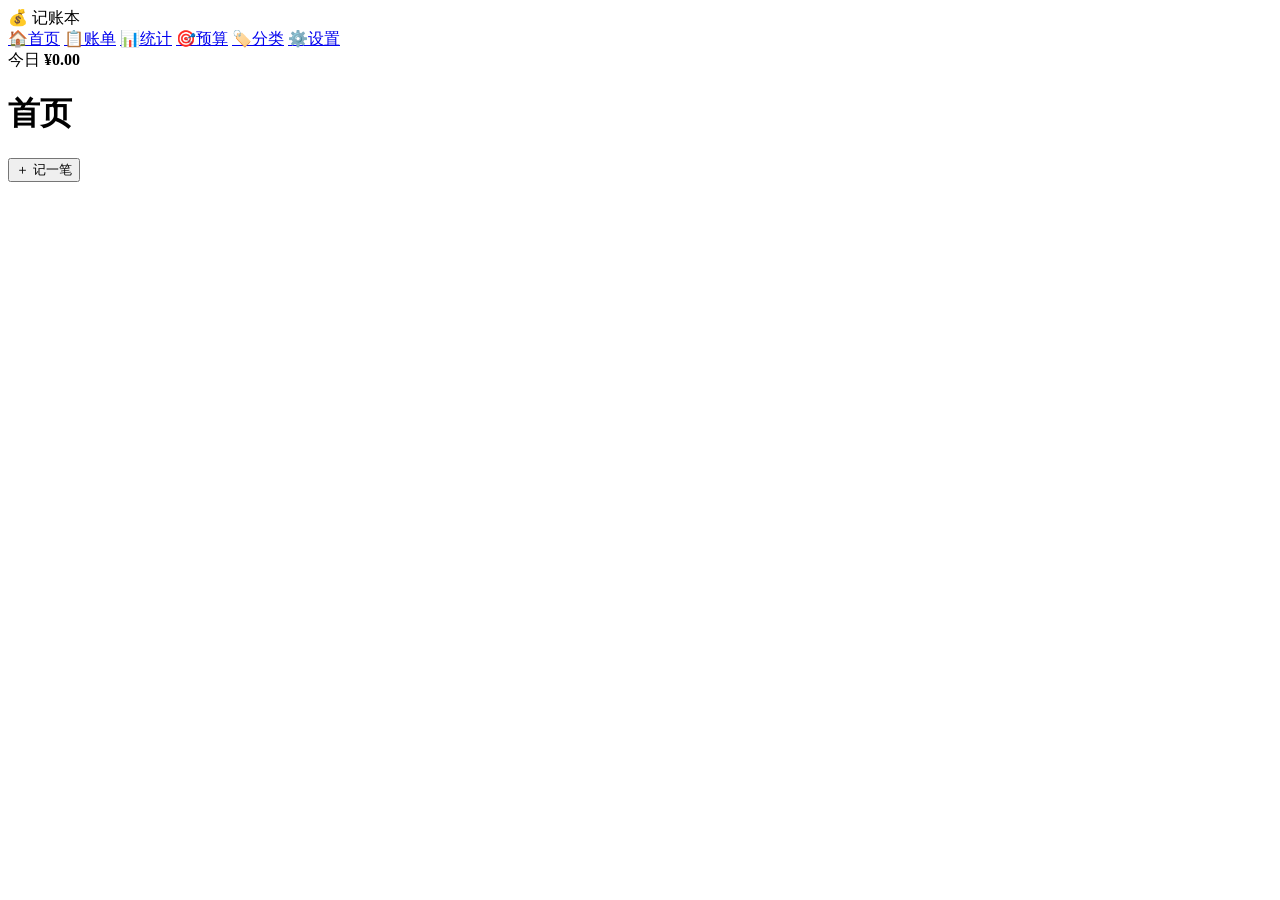
==== app/index.html @ 6ce52be8 "初始化项目：个人记账本 v1 - 前端：首页快速记账、账单筛选、分类/账户/标签管理、月度统计、预算、设置备份 - 服务：PowerShell 本地 HTTP 服务（零依赖，数据落盘 + 原子写入 +" ====
<!DOCTYPE html>
<html lang="zh-CN">
<head>
  <meta charset="utf-8">
  <meta name="viewport" content="width=device-width, initial-scale=1">
  <title>记账本</title>
  <link rel="stylesheet" href="/css/base.css">
  <link rel="stylesheet" href="/css/layout.css">
  <link rel="stylesheet" href="/css/components.css">
</head>
<body>
  <div class="app" id="app">
    <aside class="sidebar">
      <div class="brand">
        <span class="brand-icon" aria-hidden="true">💰</span>
        <span class="brand-text">记账本</span>
      </div>
      <nav class="nav" id="nav">
        <a class="nav-item" href="#/home" data-route="home"><span class="nav-ico">🏠</span>首页</a>
        <a class="nav-item" href="#/bills" data-route="bills"><span class="nav-ico">📋</span>账单</a>
        <a class="nav-item" href="#/stats" data-route="stats"><span class="nav-ico">📊</span>统计</a>
        <a class="nav-item" href="#/budget" data-route="budget"><span class="nav-ico">🎯</span>预算<span class="nav-badge" id="budgetBadge" hidden></span></a>
        <a class="nav-item" href="#/categories" data-route="categories"><span class="nav-ico">🏷️</span>分类</a>
        <a class="nav-item" href="#/settings" data-route="settings"><span class="nav-ico">⚙️</span>设置</a>
      </nav>
      <div class="sidebar-foot">
        <span class="muted">今日</span>
        <strong id="todayBrief">¥0.00</strong>
      </div>
    </aside>

    <main class="main">
      <header class="topbar">
        <h1 class="page-title" id="pageTitle">首页</h1>
        <div class="topbar-right">
          <div class="month-switch" id="monthSwitch" hidden>
            <button class="icon-btn" id="monthPrev" title="上个月" aria-label="上个月">‹</button>
            <button class="month-label" id="monthLabel" title="回到本月"></button>
            <button class="icon-btn" id="monthNext" title="下个月" aria-label="下个月">›</button>
          </div>
          <button class="btn btn-primary" id="quickAdd">＋ 记一笔</button>
        </div>
      </header>
      <section class="content" id="view" aria-live="polite"></section>
    </main>
  </div>

  <div id="modalRoot"></div>
  <div id="toastRoot" class="toast-root" aria-live="polite"></div>

  <div id="offline" class="offline" hidden>
    <div class="offline-card">
      <h2>本地服务未连接</h2>
      <p>请双击项目文件夹里的 <code>启动记账.bat</code>，再点下面的重试。</p>
      <button class="btn btn-primary" id="retryBtn">重试</button>
    </div>
  </div>

  <script type="module" src="/js/main.js"></script>
</body>
</html>
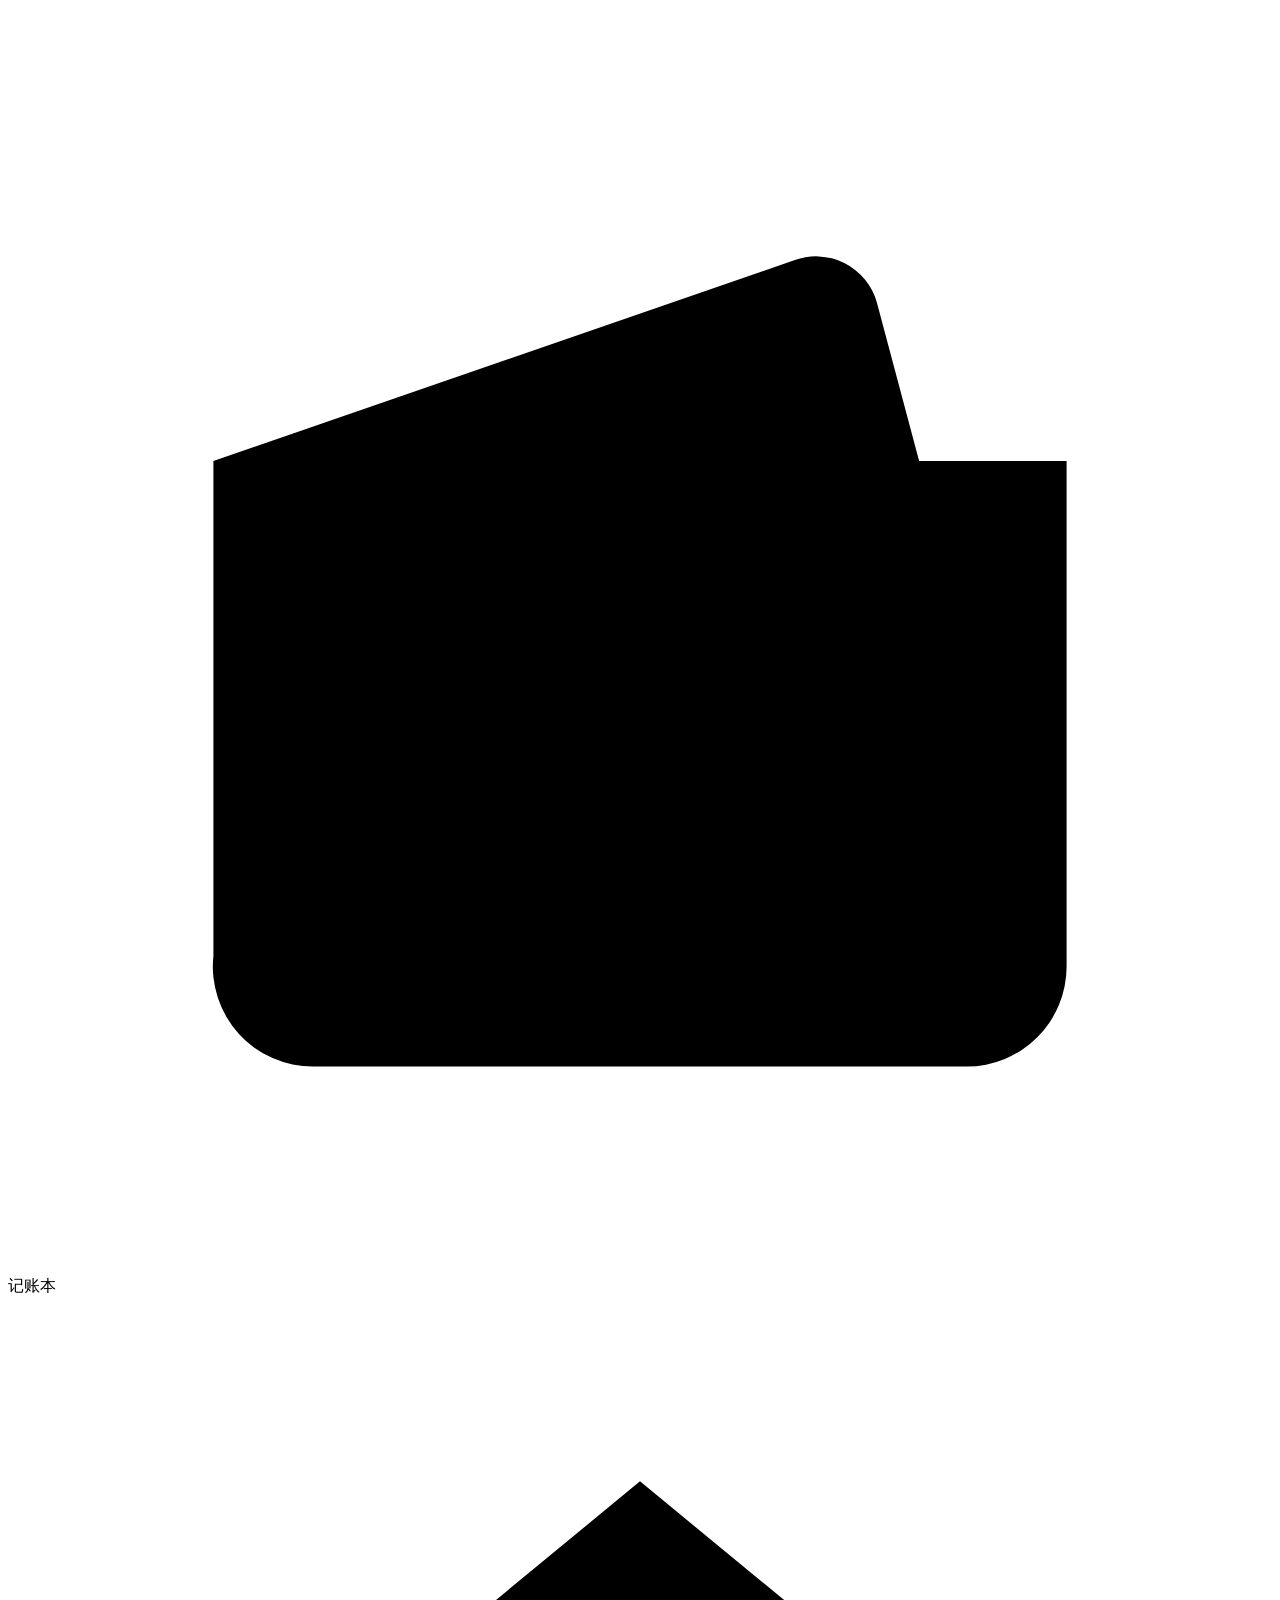
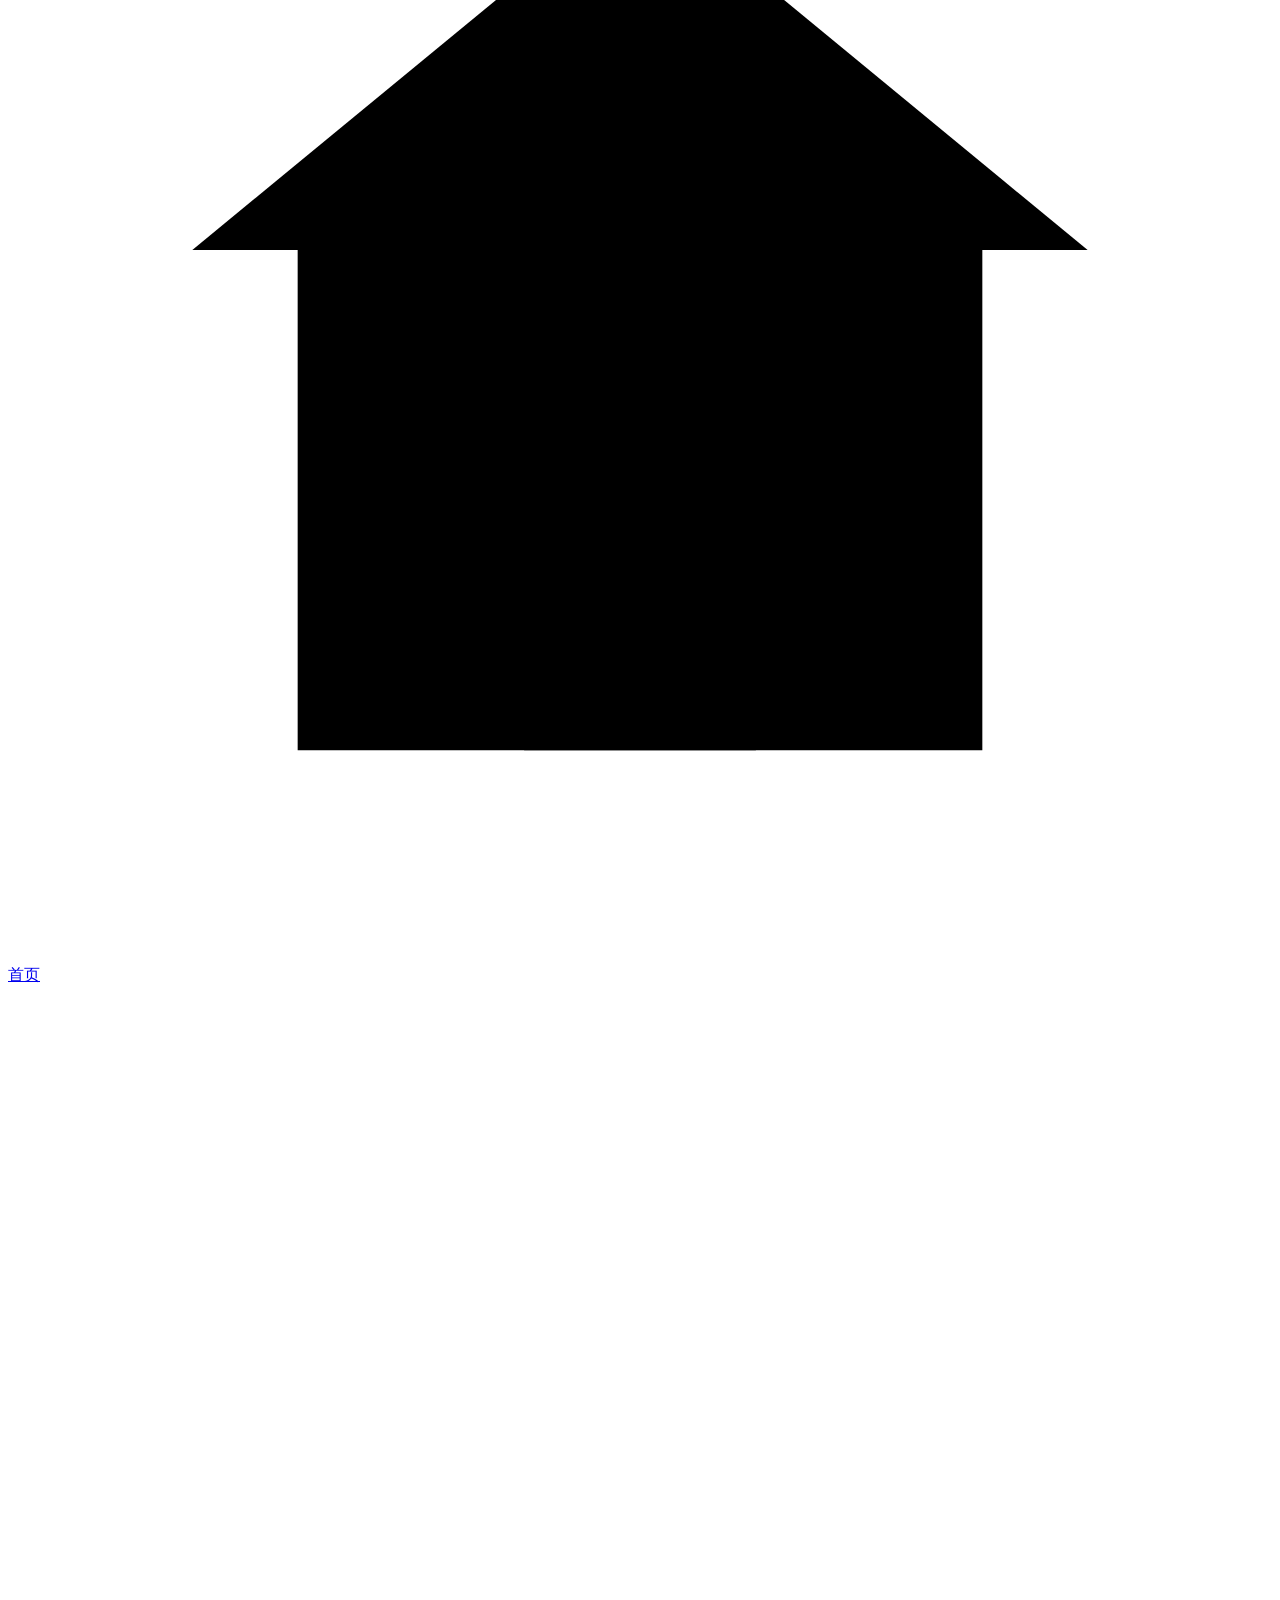
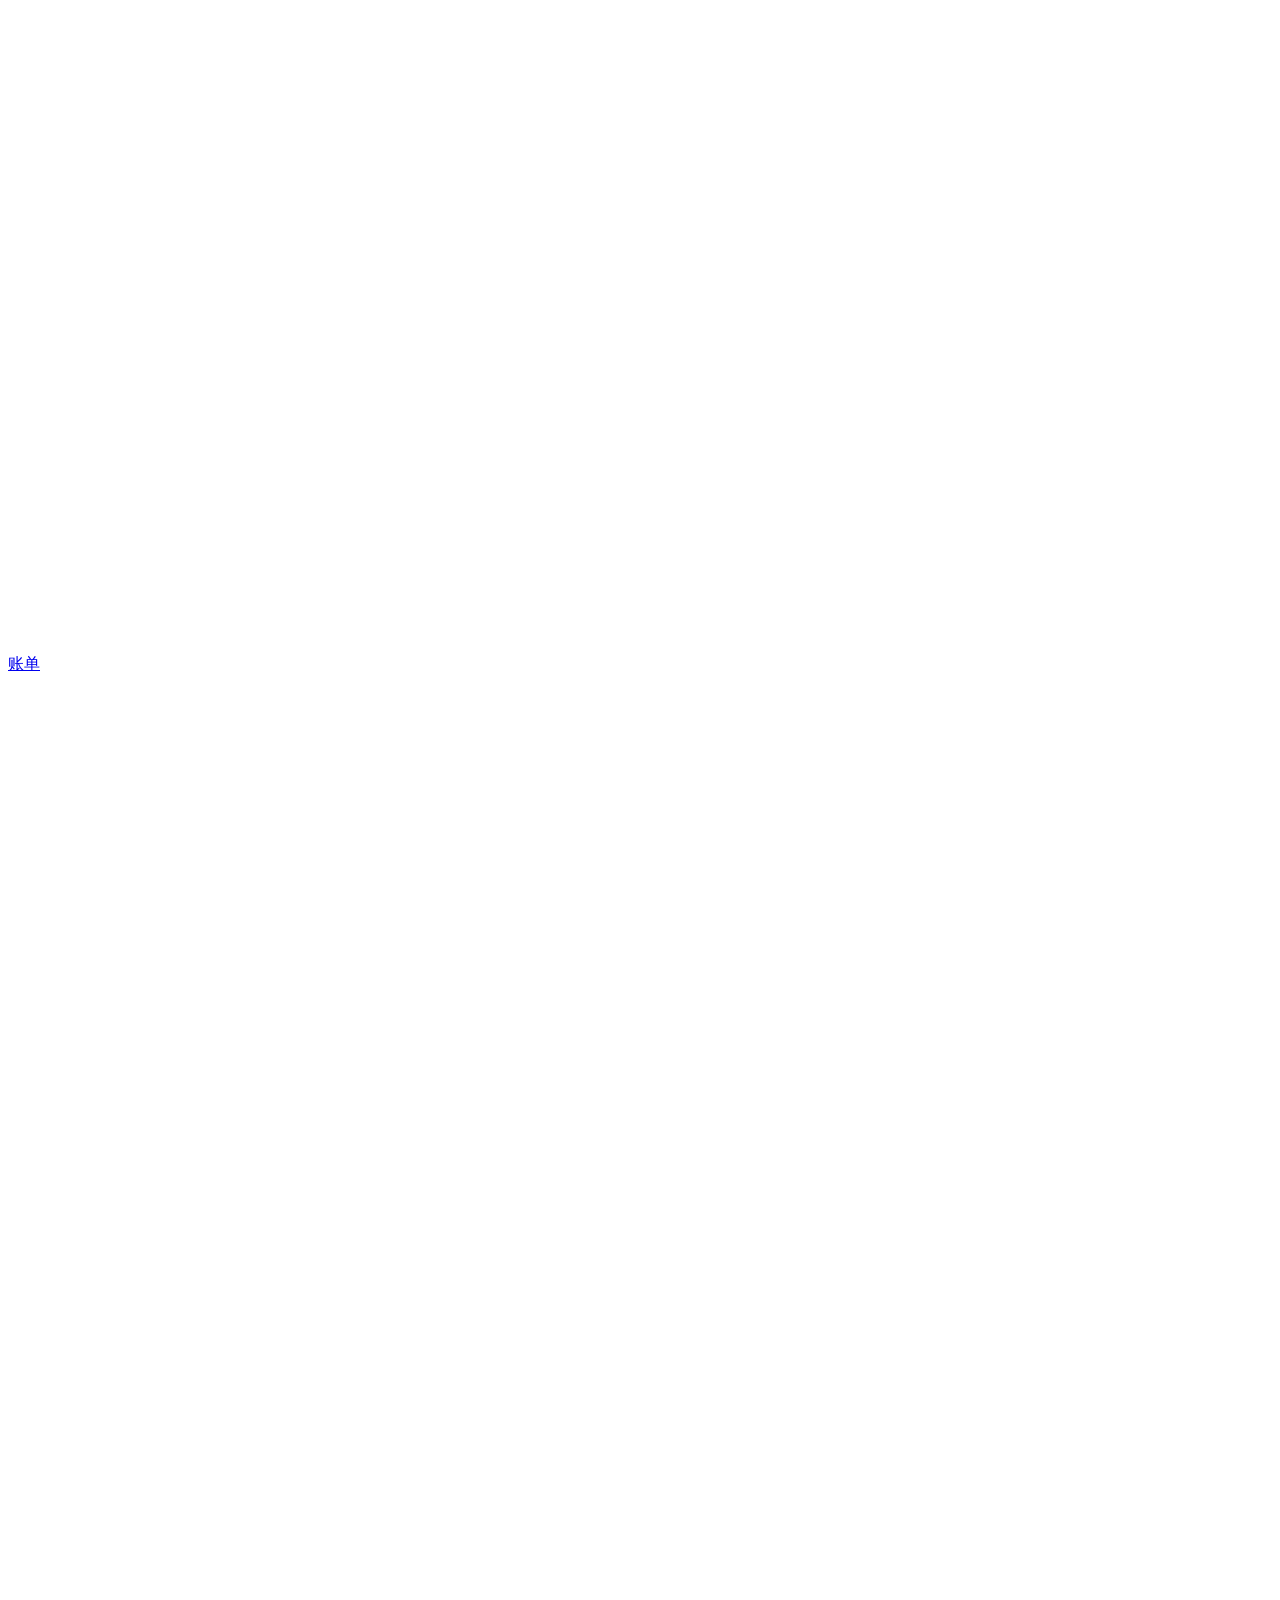
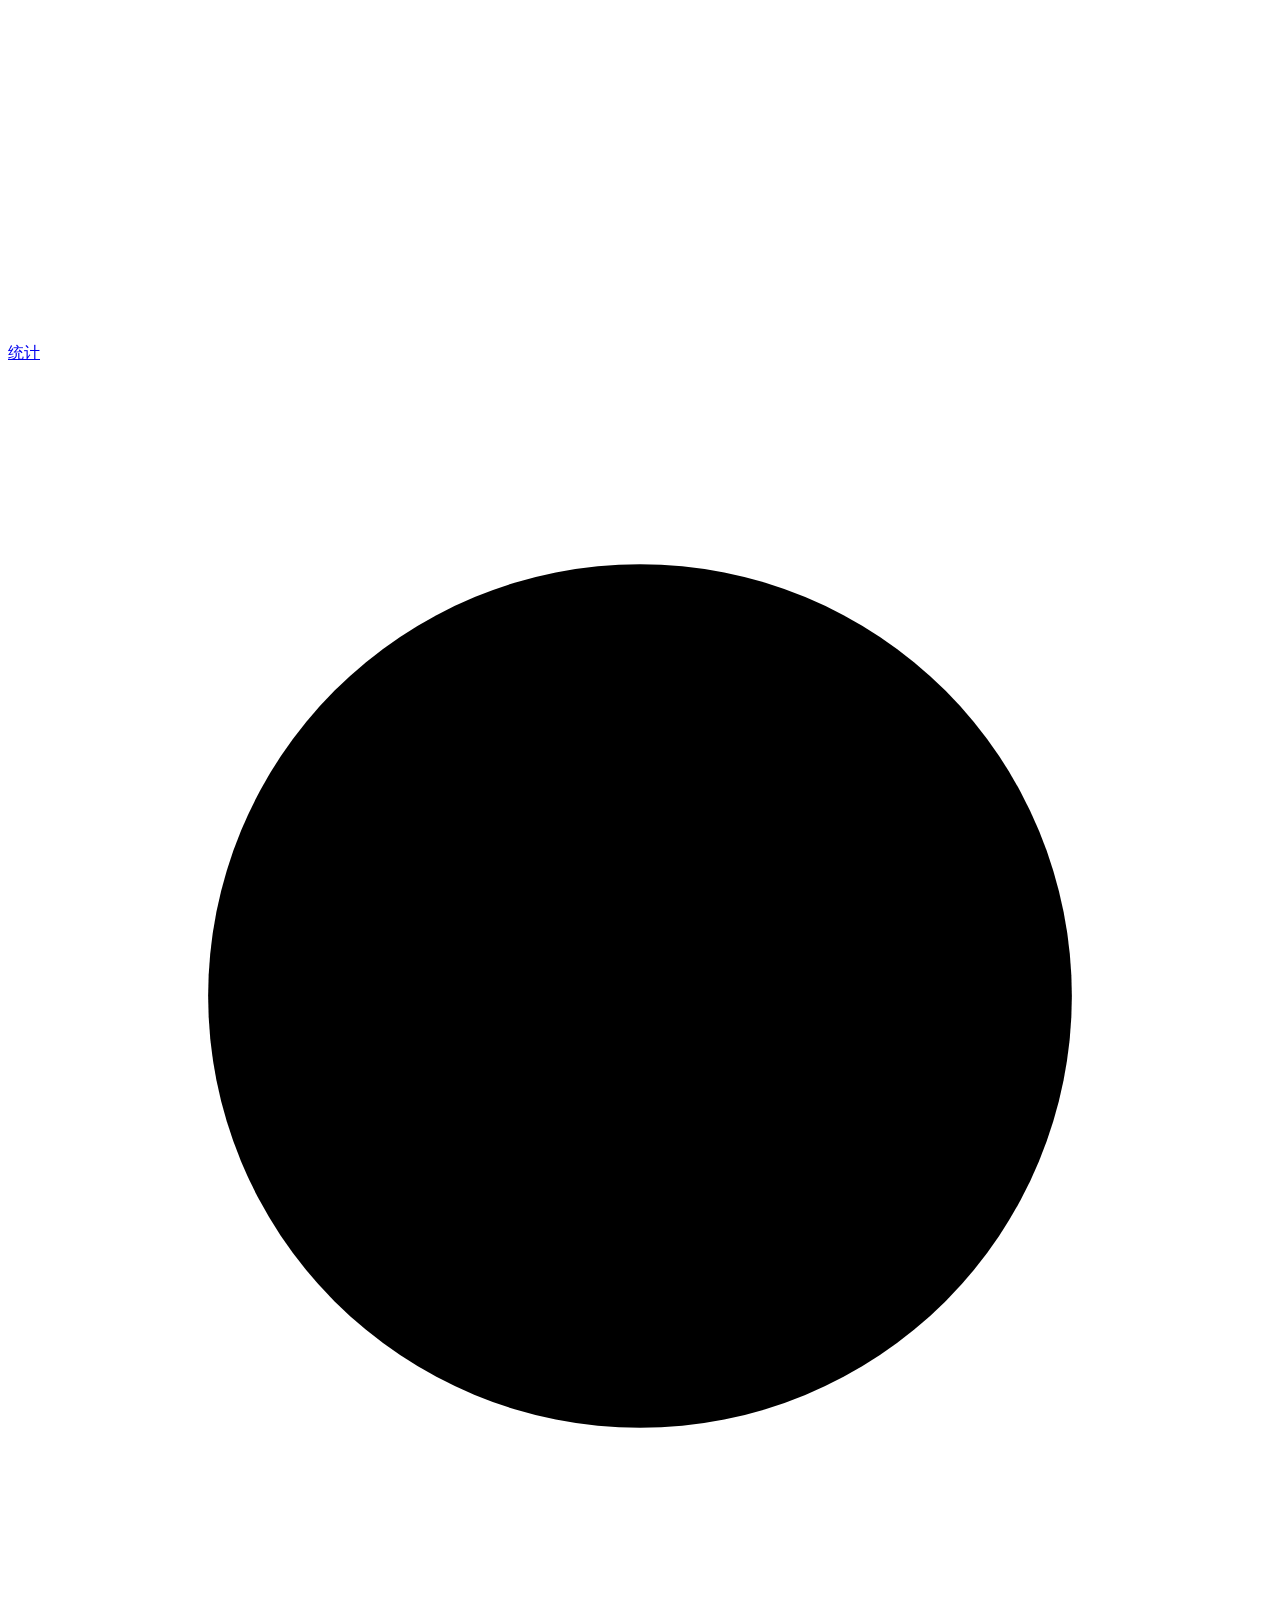
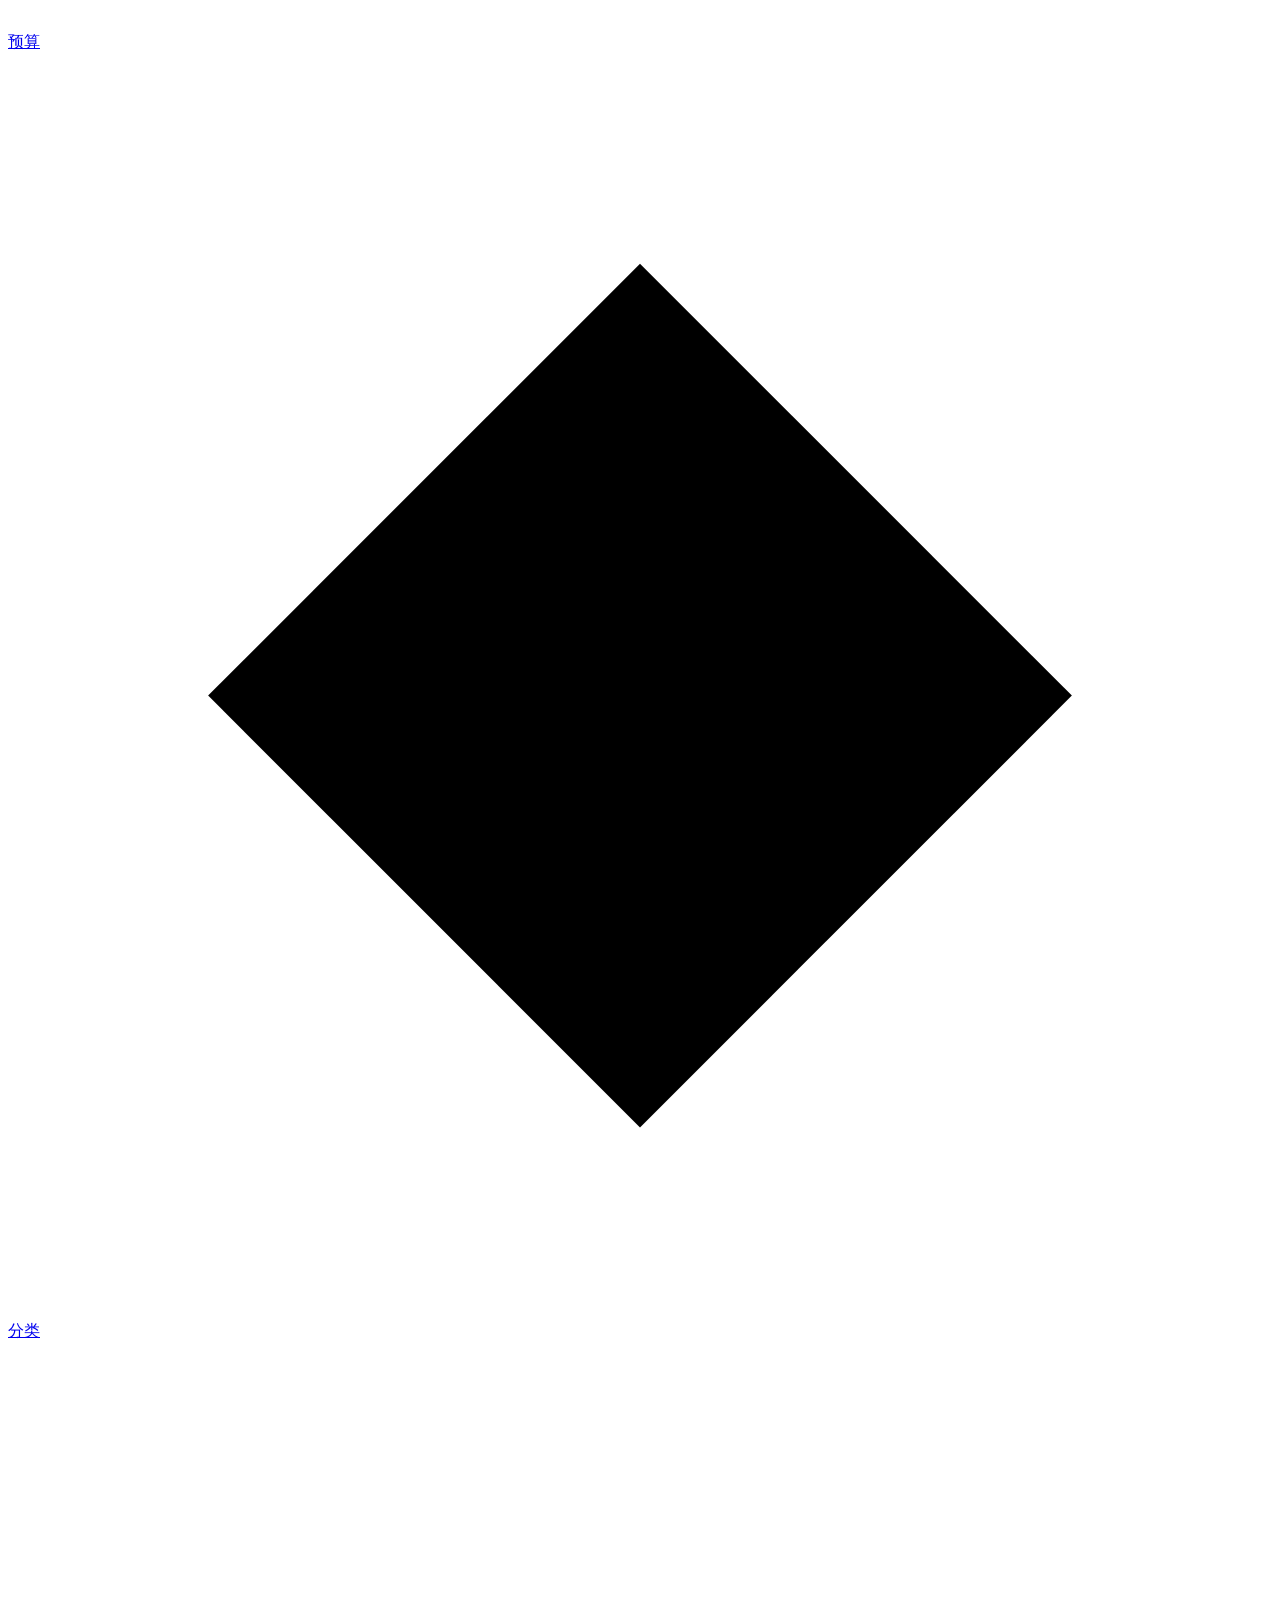
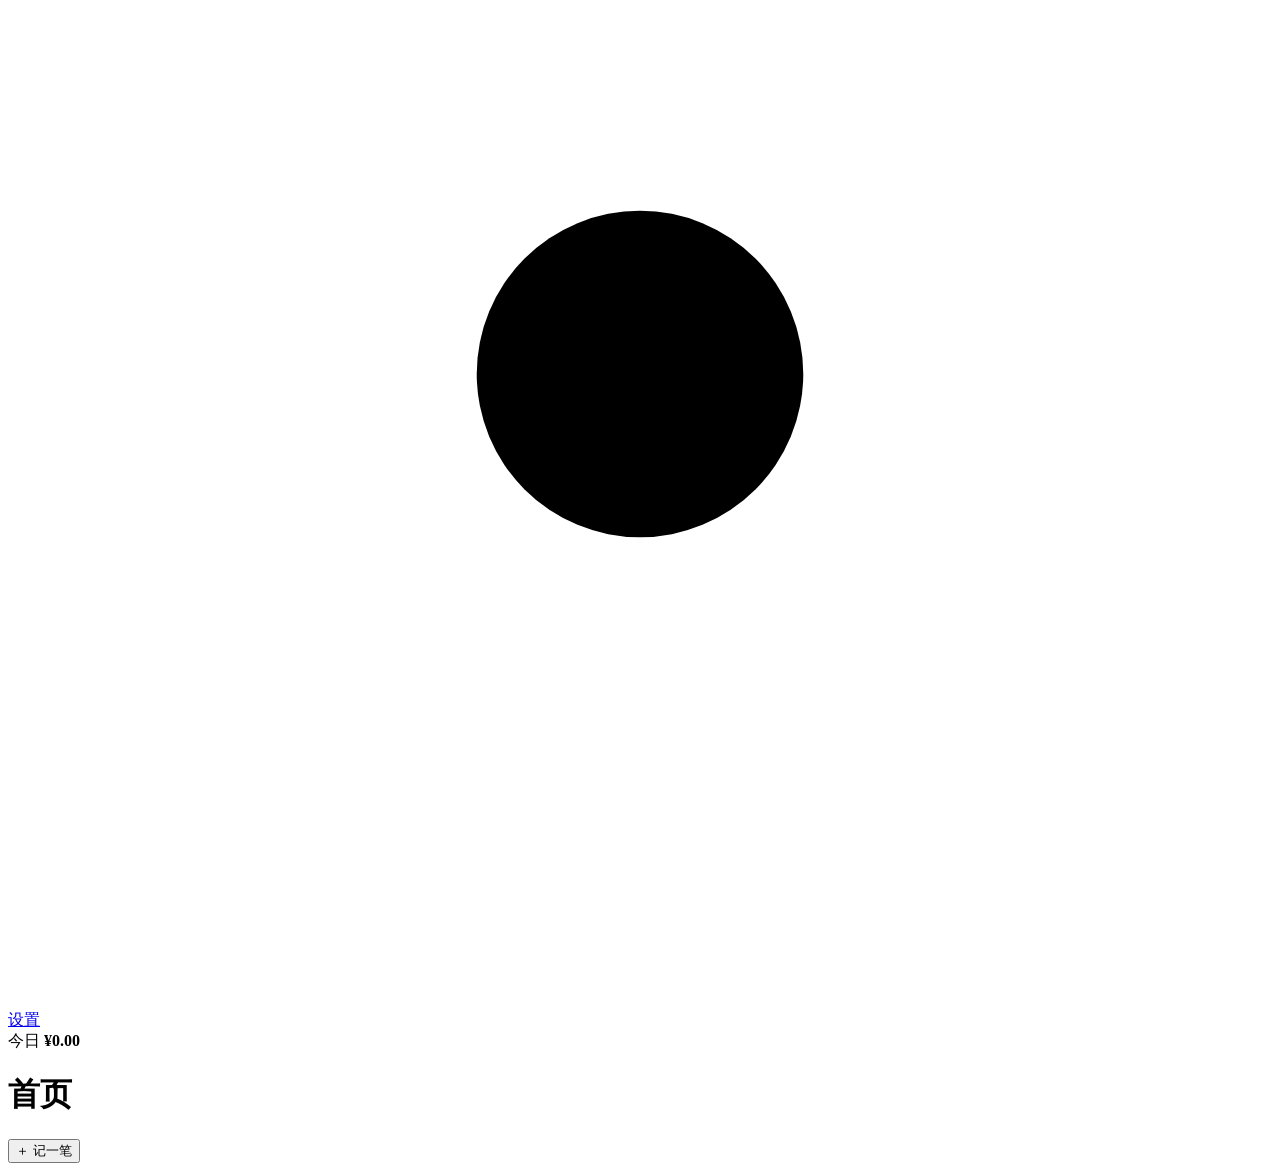
==== commit 300af624: "外观改版：macOS 天气风格的磨砂玻璃界面 - 主题：深海蓝到暮紫渐变背景 + 径向光晕 + 细颗粒噪点叠加 - 卡片：半透明白玻璃、24px 圆角、背景模糊、多层柔和投影 - 配色：支出日落橙、收" ====
--- a/app/index.html
+++ b/app/index.html
@@ -12,16 +12,16 @@
   <div class="app" id="app">
     <aside class="sidebar">
       <div class="brand">
-        <span class="brand-icon" aria-hidden="true">💰</span>
+        <span class="brand-icon" aria-hidden="true"><svg viewBox="0 0 24 24"><path d="M3.9 8.6h16.2v9.6a1.9 1.9 0 0 1-1.9 1.9H5.8A1.9 1.9 0 0 1 3.9 18z"/><path d="M3.9 8.6 14.9 4.8a1.2 1.2 0 0 1 1.6.8l.8 3"/><circle cx="16.6" cy="13.4" r="1.15"/></svg></span>
         <span class="brand-text">记账本</span>
       </div>
-      <nav class="nav" id="nav">
-        <a class="nav-item" href="#/home" data-route="home"><span class="nav-ico">🏠</span>首页</a>
-        <a class="nav-item" href="#/bills" data-route="bills"><span class="nav-ico">📋</span>账单</a>
-        <a class="nav-item" href="#/stats" data-route="stats"><span class="nav-ico">📊</span>统计</a>
-        <a class="nav-item" href="#/budget" data-route="budget"><span class="nav-ico">🎯</span>预算<span class="nav-badge" id="budgetBadge" hidden></span></a>
-        <a class="nav-item" href="#/categories" data-route="categories"><span class="nav-ico">🏷️</span>分类</a>
-        <a class="nav-item" href="#/settings" data-route="settings"><span class="nav-ico">⚙️</span>设置</a>
+            <nav class="nav" id="nav">
+        <a class="nav-item" href="#/home" data-route="home"><span class="nav-ico"><svg viewBox="0 0 24 24"><path d="M3.5 10.5 12 3.5l8.5 7"/><path d="M5.5 9.8V20h13V9.8"/><path d="M9.8 20v-5.6h4.4V20"/></svg></span>首页</a>
+        <a class="nav-item" href="#/bills" data-route="bills"><span class="nav-ico"><svg viewBox="0 0 24 24"><path d="M4.5 6h15"/><path d="M4.5 12h15"/><path d="M4.5 18h10"/></svg></span>账单</a>
+        <a class="nav-item" href="#/stats" data-route="stats"><span class="nav-ico"><svg viewBox="0 0 24 24"><path d="M4.8 20V11"/><path d="M10 20V4.6"/><path d="M15.2 20v-6.4"/><path d="M20.4 20V8.4"/></svg></span>统计</a>
+        <a class="nav-item" href="#/budget" data-route="budget"><span class="nav-ico"><svg viewBox="0 0 24 24"><circle cx="12" cy="12" r="8.2"/><circle cx="12" cy="12" r="3.4"/></svg></span>预算<span class="nav-badge" id="budgetBadge" hidden></span></a>
+        <a class="nav-item" href="#/categories" data-route="categories"><span class="nav-ico"><svg viewBox="0 0 24 24"><path d="M3.8 12.2 12 4l8.2 8.2-8.2 8.2z"/><circle cx="9.4" cy="9.6" r="1.1"/></svg></span>分类</a>
+        <a class="nav-item" href="#/settings" data-route="settings"><span class="nav-ico"><svg viewBox="0 0 24 24"><circle cx="12" cy="12" r="3.1"/><path d="M12 3.2v2.2M12 18.6v2.2M4.8 12H2.6M21.4 12h-2.2M6.9 6.9 5.3 5.3M18.7 18.7l-1.6-1.6M17.1 6.9l1.6-1.6M5.3 18.7l1.6-1.6"/></svg></span>设置</a>
       </nav>
       <div class="sidebar-foot">
         <span class="muted">今日</span>
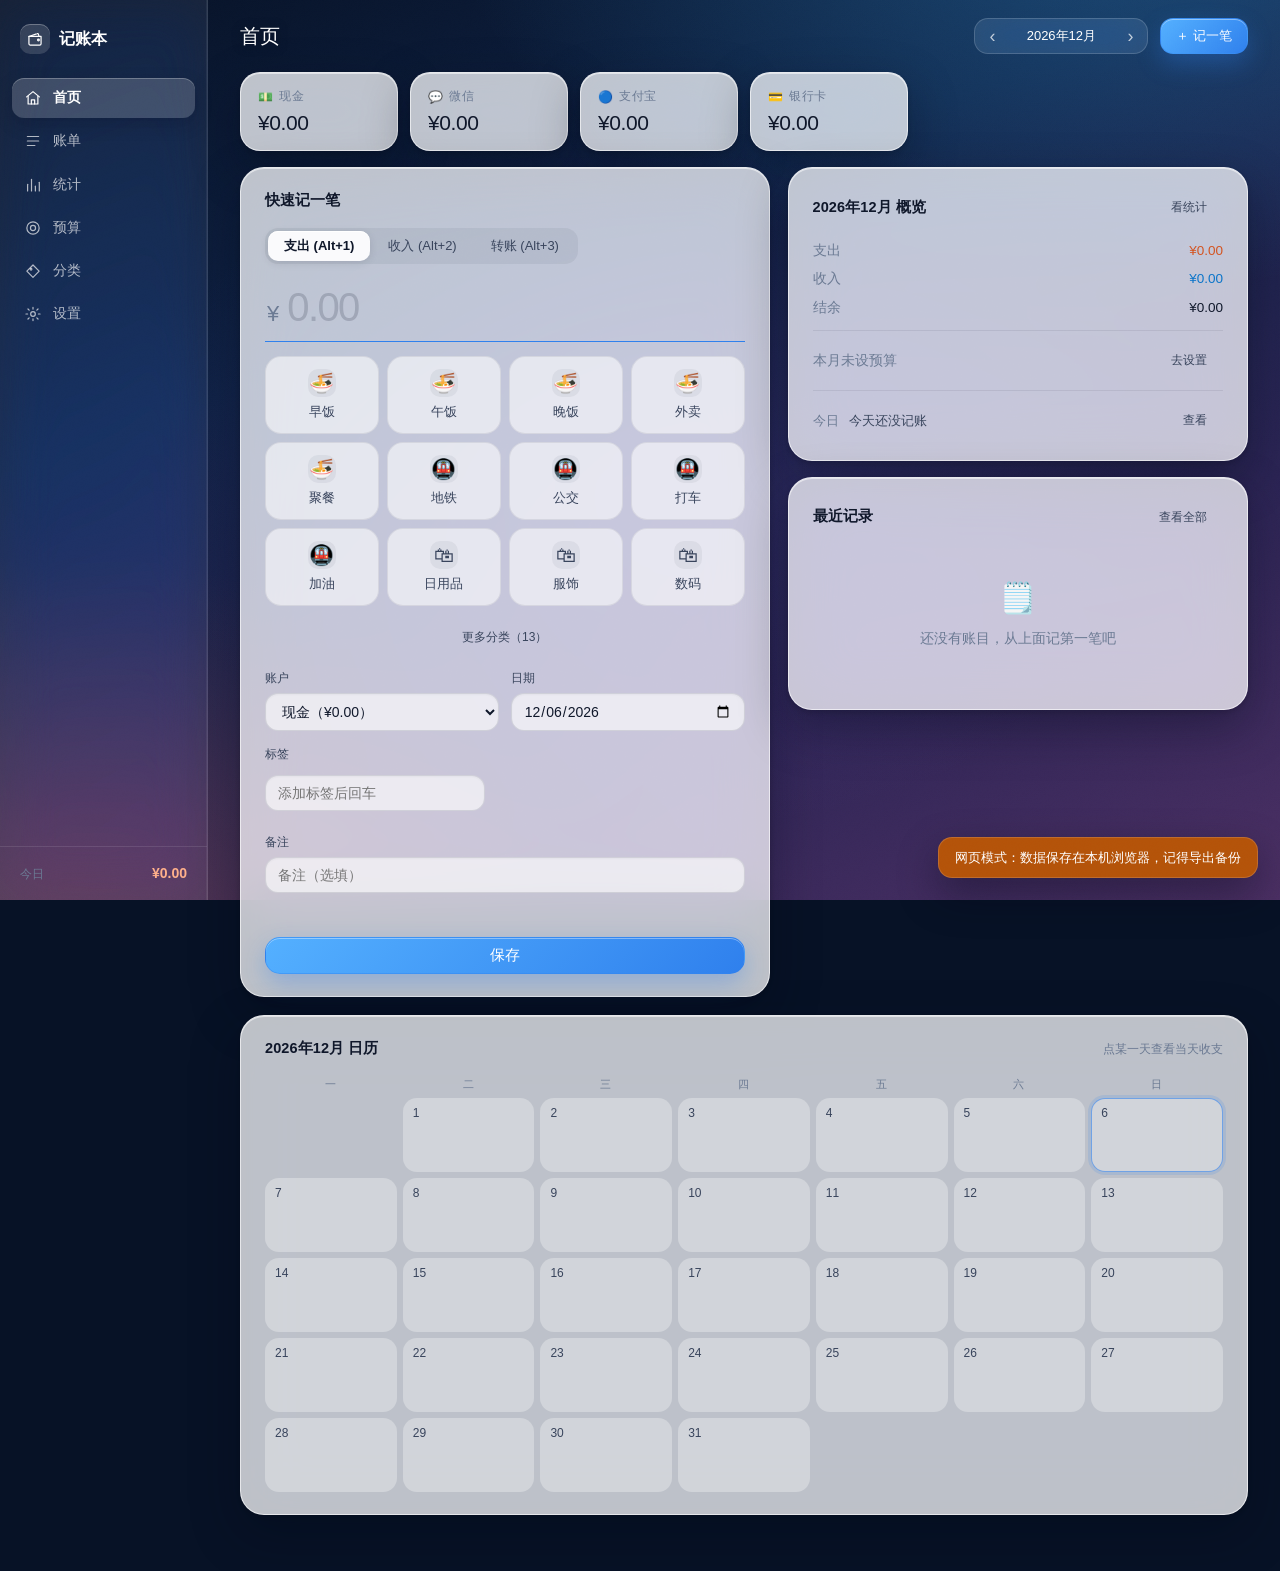
==== commit 4a91789f: "feat: 支持纯静态部署（GitHub Pages） - 前端自动探测 /api：连不上就切到浏览器 localStorage 模式，桌面版行为不变 - 新增 js/csv.js（浏览器端生成 CS" ====
--- a/app/index.html
+++ b/app/index.html
@@ -4,9 +4,9 @@
   <meta charset="utf-8">
   <meta name="viewport" content="width=device-width, initial-scale=1">
   <title>记账本</title>
-  <link rel="stylesheet" href="/css/base.css">
-  <link rel="stylesheet" href="/css/layout.css">
-  <link rel="stylesheet" href="/css/components.css">
+  <link rel="stylesheet" href="css/base.css">
+  <link rel="stylesheet" href="css/layout.css">
+  <link rel="stylesheet" href="css/components.css">
 </head>
 <body>
   <div class="app" id="app">
@@ -56,6 +56,6 @@
     </div>
   </div>
 
-  <script type="module" src="/js/main.js"></script>
+  <script type="module" src="js/main.js"></script>
 </body>
 </html>
--- a/app/css/base.css
+++ b/app/css/base.css
@@ -0,0 +1,112 @@
+:root {
+  /* 品牌与强调色：天空蓝 / 日落橙 */
+  --primary: #2f80ed;
+  --primary-dark: #1f66c9;
+  --primary-soft: rgba(47, 128, 237, .12);
+
+  --sky: #3fb6ff;
+  --sky-deep: #0a74c9;
+  --sunset: #ff7a45;
+  --sunset-soft: rgba(255, 122, 69, .14);
+
+  --expense: #d4531f;
+  --expense-soft: rgba(255, 122, 69, .16);
+  --income: #0a74c9;
+  --income-soft: rgba(63, 182, 255, .16);
+  --warn: #b45309;
+  --warn-soft: rgba(245, 158, 11, .16);
+
+  /* 玻璃与背景 */
+  --glass: rgba(255, 255, 255, .74);
+  --glass-strong: rgba(255, 255, 255, .88);
+  --glass-line: rgba(255, 255, 255, .62);
+  --glass-inner: rgba(15, 23, 42, .045);
+  --page-1: #071226;
+  --page-2: #0e2144;
+  --page-3: #2b2454;
+  --page-4: #4b2f63;
+
+  --card: transparent;
+  --bg: #0b1a33;
+  --text: #0f172a;
+  --text-2: #38445c;
+  --muted: #6b7a93;
+  --border: rgba(15, 23, 42, .10);
+  --border-strong: rgba(15, 23, 42, .18);
+
+  --radius: 24px;
+  --radius-sm: 14px;
+  --shadow: 0 18px 48px rgba(2, 8, 23, .34), 0 2px 6px rgba(2, 8, 23, .18), inset 0 1px 0 rgba(255, 255, 255, .55);
+  --shadow-lg: 0 30px 80px rgba(2, 8, 23, .45), 0 2px 10px rgba(2, 8, 23, .25);
+
+  --sidebar-w: 208px;
+  --font-display: "SF Pro Display", "SF Pro Text", "Segoe UI Variable Display", "Segoe UI", "Microsoft YaHei UI", "PingFang SC", sans-serif;
+  --blur: blur(30px) saturate(160%);
+}
+
+* { box-sizing: border-box; }
+
+html, body {
+  margin: 0;
+  padding: 0;
+  min-height: 100%;
+}
+
+body {
+  background-color: var(--page-1);
+  background-image:
+    radial-gradient(1100px 640px at 88% -12%, rgba(63, 182, 255, .30), transparent 62%),
+    radial-gradient(900px 700px at 4% 108%, rgba(255, 122, 69, .22), transparent 60%),
+    radial-gradient(760px 520px at 52% 52%, rgba(122, 92, 214, .16), transparent 70%),
+    linear-gradient(158deg, var(--page-1) 0%, var(--page-2) 34%, var(--page-3) 70%, var(--page-4) 100%);
+  background-attachment: fixed;
+  background-repeat: no-repeat;
+  background-size: cover;
+  color: var(--text);
+  font-family: var(--font-display);
+  font-size: 14px;
+  line-height: 1.5;
+  -webkit-font-smoothing: antialiased;
+  text-rendering: optimizeLegibility;
+}
+
+/* 细颗粒噪点：给玻璃一层"实体感"，不拦截鼠标事件 */
+body::after {
+  content: "";
+  position: fixed;
+  inset: 0;
+  z-index: 9998;
+  pointer-events: none;
+  opacity: .045;
+  mix-blend-mode: overlay;
+  background-image: url("data:image/svg+xml;utf8,<svg xmlns='http://www.w3.org/2000/svg' width='180' height='180'><filter id='n'><feTurbulence type='fractalNoise' baseFrequency='0.85' numOctaves='3' stitchTiles='stitch'/></filter><rect width='180' height='180' filter='url(%23n)' opacity='0.55'/></svg>");
+}
+
+h1, h2, h3, h4, p { margin: 0; }
+
+a { color: var(--sky); text-decoration: none; }
+
+button, input, select, textarea { font-family: inherit; font-size: inherit; color: inherit; }
+
+button { cursor: pointer; }
+
+code {
+  background: rgba(15, 23, 42, .06);
+  padding: 1px 6px;
+  border-radius: 6px;
+  font-size: 12px;
+}
+
+.muted { color: var(--muted); }
+.text-expense { color: var(--expense); }
+.text-income { color: var(--income); }
+.num { font-variant-numeric: tabular-nums; font-feature-settings: "tnum" 1; }
+.hidden { display: none !important; }
+.spacer { flex: 1; }
+.row { display: flex; align-items: center; gap: 8px; }
+.row-between { display: flex; align-items: center; justify-content: space-between; gap: 8px; }
+.stack { display: flex; flex-direction: column; gap: 12px; }
+
+/* 关键：作者样式里的 display 会覆盖浏览器对 hidden 属性的默认隐藏，
+   这里统一兜底，保证 el.hidden = true 一定真的不可见 */
+[hidden] { display: none !important; }
--- a/app/css/layout.css
+++ b/app/css/layout.css
@@ -0,0 +1,239 @@
+.app {
+  display: flex;
+  min-height: 100vh;
+}
+
+/* ---------- 侧边栏：深色磨砂玻璃 ---------- */
+.sidebar {
+  width: var(--sidebar-w);
+  flex: 0 0 var(--sidebar-w);
+  background: rgba(255, 255, 255, .07);
+  backdrop-filter: blur(26px) saturate(150%);
+  -webkit-backdrop-filter: blur(26px) saturate(150%);
+  border-right: 1px solid rgba(255, 255, 255, .12);
+  box-shadow: inset -1px 0 0 rgba(255, 255, 255, .06);
+  display: flex;
+  flex-direction: column;
+  position: sticky;
+  top: 0;
+  height: 100vh;
+  color: rgba(255, 255, 255, .82);
+}
+
+.brand {
+  display: flex;
+  align-items: center;
+  gap: 9px;
+  padding: 24px 20px 18px;
+  font-size: 16px;
+  font-weight: 600;
+  letter-spacing: .2px;
+  color: #fff;
+}
+
+.brand-icon {
+  font-size: 19px;
+  display: inline-flex;
+  align-items: center;
+  justify-content: center;
+  width: 30px;
+  height: 30px;
+  border-radius: 10px;
+  background: rgba(255, 255, 255, .14);
+  box-shadow: inset 0 1px 0 rgba(255, 255, 255, .28);
+}
+
+.nav {
+  display: flex;
+  flex-direction: column;
+  gap: 3px;
+  padding: 6px 12px;
+  flex: 1;
+}
+
+.nav-item {
+  display: flex;
+  align-items: center;
+  gap: 11px;
+  padding: 10px 12px;
+  border-radius: 12px;
+  color: rgba(255, 255, 255, .68);
+  font-weight: 500;
+  font-size: 13.5px;
+  transition: background .18s ease, color .18s ease, box-shadow .18s ease;
+}
+
+.nav-item:hover {
+  background: rgba(255, 255, 255, .10);
+  color: rgba(255, 255, 255, .92);
+}
+
+.nav-item.active {
+  background: rgba(255, 255, 255, .18);
+  color: #fff;
+  font-weight: 600;
+  box-shadow: inset 0 1px 0 rgba(255, 255, 255, .25), 0 6px 18px rgba(2, 8, 23, .18);
+}
+
+.nav-ico { width: 18px; text-align: center; font-size: 14px; }
+
+.nav-badge {
+  margin-left: auto;
+  width: 7px;
+  height: 7px;
+  border-radius: 50%;
+  background: linear-gradient(180deg, #ff9a6b, var(--sunset));
+  box-shadow: 0 0 0 2px rgba(255, 122, 69, .22);
+}
+
+.sidebar-foot {
+  padding: 16px 20px;
+  border-top: 1px solid rgba(255, 255, 255, .10);
+  display: flex;
+  align-items: baseline;
+  justify-content: space-between;
+  font-size: 12px;
+  color: rgba(255, 255, 255, .55);
+}
+
+.sidebar-foot strong {
+  font-size: 14px;
+  font-weight: 600;
+  color: #ffb08a;
+  font-variant-numeric: tabular-nums;
+}
+
+/* ---------- 主区域 ---------- */
+.main {
+  flex: 1;
+  min-width: 0;
+  display: flex;
+  flex-direction: column;
+}
+
+.topbar {
+  height: 72px;
+  display: flex;
+  align-items: center;
+  justify-content: space-between;
+  padding: 0 32px;
+  background: transparent;
+  position: sticky;
+  top: 0;
+  z-index: 20;
+}
+
+.page-title {
+  font-size: 20px;
+  font-weight: 500;
+  letter-spacing: .2px;
+  color: #fff;
+  text-shadow: 0 1px 12px rgba(2, 8, 23, .35);
+}
+
+.topbar-right { display: flex; align-items: center; gap: 12px; }
+
+.month-switch {
+  display: flex;
+  align-items: center;
+  background: rgba(255, 255, 255, .10);
+  border: 1px solid rgba(255, 255, 255, .16);
+  border-radius: 14px;
+  overflow: hidden;
+  backdrop-filter: blur(18px) saturate(140%);
+  -webkit-backdrop-filter: blur(18px) saturate(140%);
+}
+
+.icon-btn {
+  border: 0;
+  background: transparent;
+  width: 34px;
+  height: 34px;
+  font-size: 18px;
+  line-height: 1;
+  color: rgba(255, 255, 255, .72);
+  border-radius: 10px;
+  transition: background .15s, color .15s;
+}
+
+.icon-btn:hover { background: rgba(255, 255, 255, .14); color: #fff; }
+
+.month-label {
+  border: 0;
+  background: transparent;
+  padding: 0 8px;
+  min-width: 104px;
+  height: 34px;
+  font-size: 13px;
+  font-weight: 500;
+  color: #fff;
+  font-variant-numeric: tabular-nums;
+}
+
+.content {
+  width: 100%;
+  max-width: 1120px;
+  margin: 0 auto;
+  padding: 0 32px 56px;
+}
+
+/* ---------- 栅格 ---------- */
+.grid-2 {
+  display: grid;
+  grid-template-columns: minmax(0, 1.15fr) minmax(0, 1fr);
+  gap: 18px;
+  align-items: start;
+}
+
+@media (max-width: 1180px) {
+  .grid-2 { grid-template-columns: 1fr; }
+  .content { padding: 0 20px 44px; }
+  .topbar { padding: 0 20px; }
+}
+
+@media (max-width: 1024px) {
+  .sidebar { width: 68px; flex-basis: 68px; }
+  .brand-text, .nav-item span:not(.nav-ico), .sidebar-foot span, .sidebar-foot strong { display: none; }
+  .nav-item { justify-content: center; }
+  .brand { justify-content: center; }
+  .sidebar-foot { justify-content: center; }
+}
+
+/* ---------- 离线提示 ---------- */
+.offline {
+  position: fixed;
+  inset: 0;
+  background: rgba(6, 12, 26, .55);
+  backdrop-filter: blur(18px) saturate(120%);
+  -webkit-backdrop-filter: blur(18px) saturate(120%);
+  display: flex;
+  align-items: center;
+  justify-content: center;
+  z-index: 999;
+}
+
+.offline-card {
+  background: var(--glass-strong);
+  backdrop-filter: var(--blur);
+  -webkit-backdrop-filter: var(--blur);
+  border: 1px solid var(--glass-line);
+  border-radius: var(--radius);
+  box-shadow: var(--shadow-lg);
+  padding: 36px 40px;
+  max-width: 440px;
+  text-align: center;
+}
+
+.offline-card h2 { font-size: 19px; font-weight: 600; margin-bottom: 10px; }
+.offline-card p { color: var(--text-2); margin-bottom: 22px; font-size: 13.5px; line-height: 1.7; }
+
+/* 品牌图标：与导航一致的线性风格 */
+.brand-icon svg {
+  width: 18px;
+  height: 18px;
+  fill: none;
+  stroke: #fff;
+  stroke-width: 1.6;
+  stroke-linecap: round;
+  stroke-linejoin: round;
+}
--- a/app/css/components.css
+++ b/app/css/components.css
@@ -0,0 +1,1123 @@
+/* ---------- 卡片 ---------- */
+.card {
+  background: var(--card);
+  border-radius: var(--radius);
+  box-shadow: var(--shadow);
+  padding: 18px 20px;
+}
+
+.card + .card { margin-top: 16px; }
+
+.card-head {
+  display: flex;
+  align-items: center;
+  justify-content: space-between;
+  gap: 12px;
+  margin-bottom: 14px;
+}
+
+.card-title { font-size: 15px; font-weight: 600; }
+
+.card-sub { color: var(--muted); font-size: 12px; }
+
+/* ---------- 按钮 ---------- */
+.btn {
+  border: 1px solid var(--border-strong);
+  background: #fff;
+  border-radius: var(--radius-sm);
+  padding: 8px 14px;
+  font-size: 13px;
+  font-weight: 500;
+  color: var(--text);
+  transition: background .15s, border-color .15s, opacity .15s;
+  display: inline-flex;
+  align-items: center;
+  justify-content: center;
+  gap: 6px;
+  white-space: nowrap;
+}
+
+.btn:hover { background: #f7f8fa; }
+.btn:active { transform: translateY(1px); }
+.btn:disabled { opacity: .5; cursor: not-allowed; }
+
+.btn-primary {
+  background: var(--primary);
+  border-color: var(--primary);
+  color: #fff;
+}
+
+.btn-primary:hover { background: var(--primary-dark); border-color: var(--primary-dark); }
+
+.btn-danger { color: var(--expense); border-color: #f3c9cb; background: #fff; }
+.btn-danger:hover { background: var(--expense-soft); }
+
+.btn-ghost { border-color: transparent; background: transparent; color: var(--text-2); }
+.btn-ghost:hover { background: #f2f4f8; }
+
+.btn-sm { padding: 5px 10px; font-size: 12px; }
+.btn-lg { padding: 11px 18px; font-size: 15px; }
+.btn-block { width: 100%; }
+
+/* ---------- 表单 ---------- */
+.field { display: flex; flex-direction: column; gap: 6px; }
+.field-label { font-size: 12px; color: var(--text-2); font-weight: 500; }
+.field-label .req { color: var(--expense); }
+
+.input,
+.select,
+textarea.input {
+  width: 100%;
+  border: 1px solid var(--border-strong);
+  border-radius: var(--radius-sm);
+  padding: 8px 10px;
+  background: #fff;
+  outline: none;
+  transition: border-color .15s, box-shadow .15s;
+}
+
+.input:focus,
+.select:focus {
+  border-color: var(--primary);
+  box-shadow: 0 0 0 3px rgba(47, 128, 237, .12);
+}
+
+.field-error { color: var(--expense); font-size: 12px; min-height: 0; }
+
+.form-grid {
+  display: grid;
+  grid-template-columns: 1fr 1fr;
+  gap: 12px;
+}
+
+.form-grid .col-span-2 { grid-column: span 2; }
+
+/* ---------- 金额输入 ---------- */
+.money-input {
+  display: flex;
+  align-items: baseline;
+  gap: 6px;
+  border-bottom: 2px solid var(--border-strong);
+  padding: 4px 2px 8px;
+  transition: border-color .15s;
+}
+
+.money-input:focus-within { border-color: var(--primary); }
+
+.money-symbol { font-size: 22px; color: var(--muted); font-weight: 600; }
+
+.money-input input {
+  border: 0;
+  outline: none;
+  background: transparent;
+  font-size: 34px;
+  font-weight: 700;
+  font-variant-numeric: tabular-nums;
+  width: 100%;
+  letter-spacing: -0.5px;
+}
+
+.money-input input::placeholder { color: #c7ccd6; }
+
+/* ---------- 标签 chip ---------- */
+.chip {
+  display: inline-flex;
+  align-items: center;
+  gap: 4px;
+  padding: 3px 9px;
+  border-radius: 999px;
+  background: #f0f2f6;
+  color: var(--text-2);
+  font-size: 12px;
+  line-height: 1.6;
+}
+
+.chip button {
+  border: 0;
+  background: transparent;
+  color: var(--muted);
+  padding: 0;
+  font-size: 13px;
+  line-height: 1;
+}
+
+.chip-soft { background: var(--primary-soft); color: var(--primary); }
+
+/* ---------- 分类按钮 ---------- */
+.cat-grid {
+  display: grid;
+  grid-template-columns: repeat(4, minmax(0, 1fr));
+  gap: 8px;
+}
+
+.cat-btn {
+  border: 1px solid var(--border);
+  background: #fff;
+  border-radius: var(--radius-sm);
+  padding: 10px 6px;
+  display: flex;
+  flex-direction: column;
+  align-items: center;
+  gap: 4px;
+  font-size: 12px;
+  color: var(--text-2);
+  overflow: hidden;
+}
+
+.cat-btn:hover { border-color: var(--border-strong); background: #fafbfc; }
+
+.cat-btn.active {
+  border-color: var(--primary);
+  background: var(--primary-soft);
+  color: var(--primary);
+  font-weight: 600;
+}
+
+.cat-ico { font-size: 18px; line-height: 1.2; }
+.cat-name { white-space: nowrap; overflow: hidden; text-overflow: ellipsis; max-width: 100%; }
+
+/* ---------- 标签页 ---------- */
+.tabs {
+  display: inline-flex;
+  background: #f0f2f6;
+  border-radius: 10px;
+  padding: 3px;
+  gap: 2px;
+}
+
+.tab {
+  border: 0;
+  background: transparent;
+  padding: 6px 16px;
+  border-radius: 8px;
+  font-size: 13px;
+  font-weight: 500;
+  color: var(--text-2);
+}
+
+.tab.active { background: #fff; color: var(--text); box-shadow: 0 1px 2px rgba(0,0,0,.06); font-weight: 600; }
+
+/* ---------- 进度条 ---------- */
+.progress {
+  height: 8px;
+  background: #eef1f6;
+  border-radius: 999px;
+  overflow: hidden;
+}
+
+.progress-bar { height: 100%; background: var(--primary); border-radius: 999px; transition: width .3s; }
+.progress-bar.warn { background: var(--warn); }
+.progress-bar.danger { background: var(--expense); }
+
+/* ---------- 弹窗 ---------- */
+.modal-mask {
+  position: fixed;
+  inset: 0;
+  background: rgba(17, 24, 39, .42);
+  display: flex;
+  align-items: flex-start;
+  justify-content: center;
+  padding: 8vh 16px 24px;
+  z-index: 500;
+  animation: fadeIn .12s ease-out;
+}
+
+.modal {
+  background: #fff;
+  border-radius: 14px;
+  box-shadow: var(--shadow-lg);
+  width: 100%;
+  max-width: 520px;
+  max-height: 84vh;
+  display: flex;
+  flex-direction: column;
+  animation: popIn .14s ease-out;
+}
+
+.modal-head {
+  display: flex;
+  align-items: center;
+  justify-content: space-between;
+  padding: 16px 20px;
+  border-bottom: 1px solid var(--border);
+}
+
+.modal-title { font-size: 15px; font-weight: 600; }
+
+.modal-body { padding: 18px 20px; overflow: auto; }
+
+.modal-foot {
+  display: flex;
+  justify-content: flex-end;
+  gap: 10px;
+  padding: 14px 20px;
+  border-top: 1px solid var(--border);
+}
+
+@keyframes fadeIn { from { opacity: 0; } to { opacity: 1; } }
+@keyframes popIn { from { opacity: 0; transform: translateY(-6px) scale(.99); } to { opacity: 1; transform: none; } }
+
+/* ---------- toast ---------- */
+.toast-root {
+  position: fixed;
+  right: 22px;
+  bottom: 22px;
+  display: flex;
+  flex-direction: column;
+  gap: 8px;
+  z-index: 900;
+  pointer-events: none;
+}
+
+.toast {
+  background: #1f2329;
+  color: #fff;
+  padding: 10px 16px;
+  border-radius: 10px;
+  font-size: 13px;
+  box-shadow: var(--shadow-lg);
+  animation: toastIn .18s ease-out;
+  max-width: 360px;
+}
+
+.toast.ok { background: #14875a; }
+.toast.err { background: #c93b40; }
+.toast.warn { background: #b45309; }
+
+@keyframes toastIn { from { opacity: 0; transform: translateY(8px); } to { opacity: 1; transform: none; } }
+
+/* ---------- 空状态 ---------- */
+.empty {
+  text-align: center;
+  padding: 40px 16px;
+  color: var(--muted);
+}
+
+.empty-ico { font-size: 30px; margin-bottom: 8px; }
+.empty p { margin-bottom: 14px; }
+
+/* ---------- 列表 ---------- */
+.list { display: flex; flex-direction: column; }
+
+.list-row {
+  display: flex;
+  align-items: center;
+  gap: 12px;
+  padding: 10px 4px;
+  border-bottom: 1px solid #f1f3f7;
+}
+
+.list-row:last-child { border-bottom: 0; }
+.list-row:hover { background: #fafbfc; }
+
+.row-ico {
+  width: 34px;
+  height: 34px;
+  border-radius: 10px;
+  display: flex;
+  align-items: center;
+  justify-content: center;
+  font-size: 16px;
+  background: #f2f4f8;
+  flex: 0 0 34px;
+}
+
+.row-main { flex: 1; min-width: 0; }
+.row-title { font-size: 13px; font-weight: 500; white-space: nowrap; overflow: hidden; text-overflow: ellipsis; }
+.row-sub { font-size: 12px; color: var(--muted); white-space: nowrap; overflow: hidden; text-overflow: ellipsis; }
+.row-amount { font-weight: 600; font-variant-numeric: tabular-nums; text-align: right; }
+
+/* ---------- 表格 ---------- */
+.table { width: 100%; border-collapse: collapse; font-size: 13px; }
+.table th {
+  text-align: left;
+  font-weight: 500;
+  color: var(--muted);
+  font-size: 12px;
+  padding: 8px 6px;
+  border-bottom: 1px solid var(--border);
+}
+.table td { padding: 10px 6px; border-bottom: 1px solid #f1f3f7; }
+.table tr:last-child td { border-bottom: 0; }
+.table .num { text-align: right; }
+
+/* ---------- 统计块 ---------- */
+.stat-grid { display: grid; grid-template-columns: repeat(3, minmax(0, 1fr)); gap: 12px; }
+.stat {
+  background: var(--card);
+  border-radius: var(--radius);
+  box-shadow: var(--shadow);
+  padding: 16px 18px;
+}
+.stat-label { font-size: 12px; color: var(--muted); margin-bottom: 6px; }
+.stat-value { font-size: 22px; font-weight: 700; font-variant-numeric: tabular-nums; }
+.stat-delta { font-size: 12px; margin-top: 4px; }
+
+@media (max-width: 720px) {
+  .stat-grid { grid-template-columns: 1fr; }
+  .form-grid { grid-template-columns: 1fr; }
+  .form-grid .col-span-2 { grid-column: auto; }
+}
+
+/* ---------- 首页：账户卡 ---------- */
+.account-row {
+  display: grid;
+  grid-template-columns: repeat(auto-fill, minmax(150px, 1fr));
+  gap: 12px;
+  margin-bottom: 16px;
+}
+
+.account-card {
+  text-align: left;
+  background: var(--card);
+  border: 1px solid var(--border);
+  border-radius: var(--radius);
+  padding: 12px 14px;
+  box-shadow: var(--shadow);
+  display: flex;
+  flex-direction: column;
+  gap: 6px;
+}
+
+.account-card:hover { border-color: var(--border-strong); background: #fcfdff; }
+
+.account-name {
+  font-size: 12px;
+  color: var(--muted);
+  display: flex;
+  align-items: center;
+  gap: 6px;
+}
+
+.account-balance {
+  font-size: 18px;
+  font-weight: 700;
+  font-variant-numeric: tabular-nums;
+  letter-spacing: -0.2px;
+}
+
+/* ---------- 首页：概览 ---------- */
+.overview-rows { display: flex; flex-direction: column; gap: 8px; margin-bottom: 12px; }
+
+.overview-row {
+  display: flex;
+  align-items: center;
+  justify-content: space-between;
+  font-size: 14px;
+}
+
+.budget-mini {
+  border-top: 1px solid var(--border);
+  padding-top: 12px;
+  display: flex;
+  flex-direction: column;
+  gap: 8px;
+}
+
+.budget-mini-head { font-size: 13px; }
+
+.overspend-hint {
+  margin-top: 10px;
+  background: var(--expense-soft);
+  color: var(--expense);
+  padding: 8px 10px;
+  border-radius: var(--radius-sm);
+  font-size: 12px;
+}
+
+.today-line {
+  display: flex;
+  align-items: center;
+  gap: 10px;
+  border-top: 1px solid var(--border);
+  margin-top: 12px;
+  padding-top: 12px;
+  font-size: 13px;
+  color: var(--text-2);
+}
+
+.today-line .btn { margin-left: auto; }
+
+/* ---------- 记账表单 ---------- */
+.entry-form { display: flex; flex-direction: column; gap: 14px; }
+.entry-form .tabs { align-self: flex-start; }
+.entry-form .form-grid { grid-template-columns: 1fr 1fr; }
+
+.form-error { color: var(--expense); font-size: 12px; min-height: 16px; }
+
+.tag-selected { display: flex; flex-wrap: wrap; gap: 6px; }
+.tag-add-row { display: flex; gap: 8px; }
+.tag-input { max-width: 220px; }
+.tag-suggest { display: flex; flex-wrap: wrap; gap: 6px; margin-top: 2px; }
+.tag-suggest .chip { cursor: pointer; }
+.tag-suggest .chip:hover { background: var(--primary-soft); color: var(--primary); }
+
+.cat-more { align-self: center; }
+
+/* ---------- 可点击列表行 ---------- */
+.list-row-btn {
+  background: transparent;
+  border: 0;
+  border-bottom: 1px solid #f1f3f7;
+  text-align: left;
+  width: 100%;
+  padding: 10px 4px;
+  display: flex;
+  align-items: center;
+  gap: 12px;
+  border-radius: 0;
+}
+
+.list-row-btn:hover { background: #fafbfc; }
+.list-row-btn:last-child { border-bottom: 0; }
+
+/* ---------- 账单页 ---------- */
+.filter-card { padding: 10px 14px; }
+.filter-bar { display: flex; flex-wrap: wrap; gap: 8px; align-items: center; }
+.filter-bar .select, .filter-bar .input { width: auto; min-width: 96px; }
+.filter-search { min-width: 160px; flex: 1; }
+.custom-range { display: flex; gap: 6px; align-items: center; }
+
+.dd { position: relative; }
+.dd-btn {
+  list-style: none;
+  cursor: pointer;
+  border: 1px solid var(--border-strong);
+  border-radius: var(--radius-sm);
+  padding: 8px 12px;
+  font-size: 13px;
+  background: #fff;
+  user-select: none;
+  white-space: nowrap;
+}
+.dd-btn::-webkit-details-marker { display: none; }
+.dd[open] .dd-btn { border-color: var(--primary); color: var(--primary); }
+.dd-body {
+  position: absolute;
+  z-index: 30;
+  top: calc(100% + 4px);
+  left: 0;
+  background: #fff;
+  border: 1px solid var(--border);
+  border-radius: 10px;
+  box-shadow: var(--shadow-lg);
+  padding: 8px;
+  min-width: 180px;
+  max-height: 280px;
+  overflow: auto;
+}
+.dd-item {
+  display: flex;
+  gap: 8px;
+  align-items: center;
+  padding: 6px 8px;
+  border-radius: 6px;
+  cursor: pointer;
+  font-size: 13px;
+  white-space: nowrap;
+}
+.dd-item:hover { background: #f5f7fa; }
+.dd-item.child { padding-left: 22px; }
+
+.filter-summary {
+  display: flex;
+  gap: 16px;
+  padding: 12px 4px;
+  font-size: 13px;
+  color: var(--text-2);
+  flex-wrap: wrap;
+}
+
+.bill-group { margin-bottom: 14px; }
+.bill-group-head {
+  display: flex;
+  justify-content: space-between;
+  font-size: 12px;
+  color: var(--muted);
+  padding: 4px 4px 6px;
+}
+.bill-group-card { padding: 4px 12px; }
+
+.bill-row {
+  display: flex;
+  align-items: center;
+  gap: 12px;
+  padding: 10px 4px;
+  border-bottom: 1px solid #f1f3f7;
+  cursor: pointer;
+}
+.bill-row:last-child { border-bottom: 0; }
+.bill-row:hover { background: #fafbfc; }
+.bill-row:focus-visible { outline: 2px solid var(--primary); outline-offset: -2px; border-radius: var(--radius-sm); }
+.bill-row .row-title { display: flex; align-items: center; gap: 4px; }
+
+.bill-note { color: var(--muted); margin-left: 6px; font-weight: 400; }
+.chip-mini { padding: 1px 6px; font-size: 11px; margin-left: 4px; }
+
+.row-actions { display: flex; gap: 2px; opacity: 0; transition: opacity .15s; }
+.bill-row:hover .row-actions, .bill-row:focus-within .row-actions { opacity: 1; }
+.icon-btn.danger { color: var(--expense); }
+
+.load-more { margin-top: 8px; }
+
+/* ---------- 分类页 ---------- */
+.cat-card { padding: 6px 12px; }
+.cat-row {
+  display: flex;
+  align-items: center;
+  gap: 10px;
+  padding: 8px 4px;
+  border-bottom: 1px solid #f3f5f8;
+}
+.cat-row:last-child { border-bottom: 0; }
+.cat-row.child { padding-left: 34px; background: #fcfdfe; }
+.cat-row.archived .cat-name { color: var(--muted); }
+.cat-row:hover { background: #fafbfc; }
+.cat-expand { width: 20px; border: 0; background: transparent; color: var(--muted); font-size: 12px; padding: 0; }
+.cat-ico {
+  width: 28px;
+  height: 28px;
+  border-radius: 8px;
+  display: flex;
+  align-items: center;
+  justify-content: center;
+  background: #f2f4f8;
+}
+.cat-name { font-size: 13px; font-weight: 500; display: flex; gap: 6px; align-items: center; }
+.cat-meta { font-size: 12px; color: var(--muted); margin-left: auto; }
+.cat-actions { display: flex; gap: 2px; align-items: center; }
+.cat-actions .btn { padding: 3px 8px; font-size: 12px; }
+
+/* ---------- 图标 / 颜色选择 ---------- */
+.icon-grid { display: grid; grid-template-columns: repeat(auto-fill, minmax(36px, 1fr)); gap: 6px; }
+.icon-pick { border: 1px solid var(--border); background: #fff; border-radius: 8px; font-size: 16px; padding: 6px 0; }
+.icon-pick:hover { border-color: var(--border-strong); }
+.icon-pick.active { border-color: var(--primary); background: var(--primary-soft); }
+.color-grid { display: flex; gap: 8px; flex-wrap: wrap; }
+.color-pick { width: 24px; height: 24px; border-radius: 50%; border: 2px solid transparent; }
+.color-pick.active { border-color: #1f2329; }
+
+/* ---------- 标签列表 ---------- */
+.tag-cloud { display: flex; flex-wrap: wrap; gap: 8px; }
+.chip-lg { padding: 6px 10px; gap: 8px; font-size: 13px; background: #f5f7fa; }
+.chip-lg .tag-count { color: var(--muted); font-size: 11px; }
+.chip-act { border: 0; background: transparent; color: var(--muted); font-size: 12px; padding: 0 2px; }
+.chip-act:hover { color: var(--primary); }
+.chip-act.danger:hover { color: var(--expense); }
+.row-actions.always { opacity: 1; }
+.settings-section { margin-bottom: 16px; }
+
+/* ---------- 统计页 ---------- */
+.charts-grid {
+  display: grid;
+  grid-template-columns: minmax(0, 1fr) minmax(0, 1.25fr);
+  gap: 16px;
+  margin-top: 16px;
+}
+
+@media (max-width: 1180px) {
+  .charts-grid { grid-template-columns: 1fr; }
+}
+
+.chart-card { display: flex; flex-direction: column; }
+
+.pie-wrap {
+  display: flex;
+  align-items: center;
+  gap: 16px;
+  flex-wrap: wrap;
+}
+
+.pie-svg { width: 210px; height: 210px; flex: 0 0 210px; }
+.pie-slice { cursor: pointer; transition: opacity .15s; }
+.pie-slice:hover { opacity: .85; }
+.pie-center-value { font-size: 15px; font-weight: 700; fill: var(--text); }
+.pie-center-label { font-size: 10px; fill: var(--muted); }
+
+.pie-legend { display: flex; flex-direction: column; gap: 2px; flex: 1; min-width: 180px; }
+
+.legend-item {
+  display: flex;
+  align-items: center;
+  gap: 8px;
+  border: 0;
+  background: transparent;
+  padding: 5px 6px;
+  border-radius: 6px;
+  font-size: 12px;
+  text-align: left;
+  color: var(--text-2);
+}
+
+.legend-item:hover { background: #f5f7fa; }
+.legend-dot { width: 8px; height: 8px; border-radius: 50%; flex: 0 0 8px; }
+.legend-name { flex: 1; white-space: nowrap; overflow: hidden; text-overflow: ellipsis; }
+.legend-pct { color: var(--muted); }
+.legend-amount { font-variant-numeric: tabular-nums; font-weight: 500; min-width: 70px; text-align: right; }
+
+.crumb { display: flex; align-items: center; gap: 6px; font-size: 12px; }
+.crumb .btn { padding: 2px 6px; }
+
+.line-wrap { position: relative; }
+.line-svg { width: 100%; height: auto; display: block; }
+.grid-line { stroke: #eef1f6; stroke-width: 1; }
+.axis-label { font-size: 10px; fill: var(--muted); }
+.line-path { fill: none; stroke: var(--primary); stroke-width: 2; stroke-linejoin: round; stroke-linecap: round; }
+.line-area { fill: rgba(47, 128, 237, .10); }
+.cursor-line { stroke: var(--border-strong); stroke-width: 1; stroke-dasharray: 3 3; }
+.cursor-dot { fill: var(--primary); stroke: #fff; stroke-width: 2; }
+
+.chart-tip {
+  position: absolute;
+  background: #1f2329;
+  color: #fff;
+  font-size: 11px;
+  padding: 4px 8px;
+  border-radius: 6px;
+  pointer-events: none;
+  white-space: nowrap;
+}
+
+.chart-empty { padding: 36px 12px; text-align: center; color: var(--muted); }
+.chart-empty .empty-ico { font-size: 26px; margin-bottom: 6px; }
+
+.tabs-sm { padding: 2px; }
+.tabs-sm .tab { padding: 4px 10px; font-size: 12px; }
+
+.rank-table tr.rank-row { cursor: pointer; }
+.rank-table tr.rank-row:hover { background: #fafbfc; }
+.cat-ico-inline { font-size: 14px; }
+
+/* ---------- 预算页 ---------- */
+.alert { padding: 10px 14px; border-radius: 10px; margin-bottom: 14px; font-size: 13px; }
+.alert-warn { background: var(--warn-soft); color: #92400e; }
+.alert-danger { background: var(--expense-soft); color: #a1262b; }
+
+.budget-total-line { display: flex; align-items: baseline; gap: 4px; margin-bottom: 10px; font-size: 15px; }
+.budget-total-line strong { font-size: 24px; }
+.budget-bar { height: 10px; }
+.budget-foot { margin-top: 10px; font-size: 12px; }
+.budget-empty { display: flex; align-items: center; justify-content: space-between; gap: 12px; }
+
+.budget-row {
+  display: flex;
+  align-items: center;
+  gap: 12px;
+  padding: 10px 4px;
+  border-bottom: 1px solid #f3f5f8;
+}
+.budget-row:last-child { border-bottom: 0; }
+.budget-row-name { display: flex; align-items: center; gap: 8px; font-size: 13px; width: 150px; flex: 0 0 150px; }
+.budget-row-bar { flex: 1; min-width: 80px; }
+.budget-row-bar .progress { height: 8px; }
+.budget-row-nums { font-size: 12px; text-align: right; width: 150px; flex: 0 0 150px; }
+.budget-row-status { font-size: 12px; text-align: right; width: 110px; flex: 0 0 110px; }
+.budget-edit-row { display: flex; align-items: center; gap: 8px; flex: 1; }
+.budget-input { max-width: 150px; }
+
+@media (max-width: 860px) {
+  .budget-row { flex-wrap: wrap; }
+  .budget-row-name { width: auto; flex: 1 1 100%; }
+  .budget-row-nums, .budget-row-status { width: auto; flex: 0 0 auto; }
+}
+
+/* ---------- 设置页 ---------- */
+.info-row { display: flex; gap: 10px; align-items: baseline; padding: 6px 0; font-size: 13px; }
+.info-row .path { font-size: 12px; word-break: break-all; }
+.btn-row { display: flex; gap: 8px; flex-wrap: wrap; margin-top: 12px; align-items: center; }
+.pref-row {
+  display: flex;
+  gap: 12px;
+  align-items: center;
+  padding: 8px 0;
+  border-bottom: 1px solid #f3f5f8;
+}
+.pref-row:last-child { border-bottom: 0; }
+.pref-label { width: 90px; font-size: 13px; color: var(--text-2); }
+.pref-row .select { width: auto; min-width: 140px; }
+
+.form-hint {
+  color: var(--warn);
+  background: var(--warn-soft);
+  font-size: 12px;
+  padding: 6px 10px;
+  border-radius: var(--radius-sm);
+}
+
+/* =====================================================================
+   玻璃拟态主题（纯视觉层，覆盖在既有布局规则之上，不改结构与类名）
+   ===================================================================== */
+
+/* ---------- 卡片 ---------- */
+.card {
+  background: var(--glass);
+  backdrop-filter: var(--blur);
+  -webkit-backdrop-filter: var(--blur);
+  border: 1px solid var(--glass-line);
+  border-radius: var(--radius);
+  box-shadow: var(--shadow);
+  padding: 22px 24px;
+}
+.card + .card { margin-top: 18px; }
+.card-head { margin-bottom: 16px; }
+.card-title { font-size: 14.5px; font-weight: 600; letter-spacing: .1px; }
+.card-sub { color: var(--muted); font-size: 12px; }
+
+/* ---------- 按钮 ---------- */
+.btn {
+  border-radius: 13px;
+  border: 1px solid rgba(15, 23, 42, .10);
+  background: rgba(255, 255, 255, .68);
+  box-shadow: inset 0 1px 0 rgba(255, 255, 255, .75);
+  padding: 8px 15px;
+  font-weight: 500;
+  transition: background .16s ease, box-shadow .16s ease, transform .12s ease;
+}
+.btn:hover { background: rgba(255, 255, 255, .92); box-shadow: inset 0 1px 0 #fff, 0 6px 16px rgba(2, 8, 23, .10); }
+.btn-primary {
+  background: linear-gradient(135deg, #54b0ff 0%, var(--primary) 100%);
+  border-color: rgba(47, 128, 237, .45);
+  color: #fff;
+  box-shadow: 0 10px 24px rgba(47, 128, 237, .32), inset 0 1px 0 rgba(255, 255, 255, .38);
+}
+.btn-primary:hover { filter: brightness(1.06); }
+.btn-danger {
+  color: #b33a12;
+  border-color: rgba(212, 83, 31, .26);
+  background: rgba(255, 255, 255, .72);
+}
+.btn-danger:hover { background: var(--expense-soft); }
+.btn-ghost { background: transparent; border-color: transparent; box-shadow: none; }
+.btn-ghost:hover { background: rgba(15, 23, 42, .06); box-shadow: none; }
+.btn-sm { border-radius: 10px; }
+.btn-lg { border-radius: 15px; }
+
+/* ---------- 表单 ---------- */
+.input, .select, textarea.input {
+  border-radius: 13px;
+  border: 1px solid rgba(15, 23, 42, .12);
+  background: rgba(255, 255, 255, .64);
+  padding: 9px 12px;
+  box-shadow: inset 0 1px 2px rgba(15, 23, 42, .04);
+  transition: border-color .16s, box-shadow .16s, background .16s;
+}
+.input:focus, .select:focus {
+  border-color: rgba(47, 128, 237, .55);
+  box-shadow: 0 0 0 4px rgba(47, 128, 237, .14);
+  background: rgba(255, 255, 255, .92);
+}
+.field-label { font-size: 12px; color: var(--text-2); letter-spacing: .02em; }
+.form-error { color: var(--expense); }
+.form-hint {
+  color: #8a4b06;
+  background: rgba(245, 158, 11, .14);
+  border: 1px solid rgba(245, 158, 11, .22);
+  border-radius: 12px;
+}
+
+/* 金额输入：轻量大号数字 */
+.money-input { border-bottom: 1px solid rgba(15, 23, 42, .14); padding: 6px 2px 10px; }
+.money-input:focus-within { border-color: var(--primary); }
+.money-symbol { font-size: 22px; font-weight: 400; color: var(--muted); }
+.money-input input { font-size: 40px; font-weight: 300; letter-spacing: -1.6px; }
+.money-input input::placeholder { color: rgba(15, 23, 42, .18); }
+
+/* ---------- 标签 chip ---------- */
+.chip {
+  background: rgba(15, 23, 42, .055);
+  border-radius: 999px;
+  font-weight: 500;
+  padding: 3px 10px;
+}
+.chip-soft { background: rgba(47, 128, 237, .14); color: #1f66c9; }
+.chip-lg {
+  background: rgba(255, 255, 255, .72);
+  box-shadow: inset 0 1px 0 rgba(255, 255, 255, .8), 0 2px 8px rgba(2, 8, 23, .06);
+}
+.chip-mini { background: rgba(15, 23, 42, .05); }
+
+/* ---------- 分类磁贴 ---------- */
+.cat-btn {
+  border-radius: 16px;
+  border: 1px solid rgba(15, 23, 42, .08);
+  background: rgba(255, 255, 255, .58);
+  padding: 12px 6px;
+  gap: 6px;
+  transition: background .16s, border-color .16s, box-shadow .16s, transform .12s;
+}
+.cat-btn:hover {
+  background: rgba(255, 255, 255, .92);
+  border-color: rgba(15, 23, 42, .14);
+  box-shadow: 0 8px 18px rgba(2, 8, 23, .08);
+}
+.cat-btn.active {
+  border-color: rgba(47, 128, 237, .5);
+  background: linear-gradient(180deg, rgba(47, 128, 237, .18), rgba(63, 182, 255, .12));
+  color: #1b5fb8;
+  box-shadow: 0 10px 22px rgba(47, 128, 237, .18), inset 0 1px 0 rgba(255, 255, 255, .6);
+}
+.cat-ico { font-size: 20px; }
+
+/* ---------- 分段控件 ---------- */
+.tabs { background: rgba(15, 23, 42, .06); border-radius: 13px; }
+.tab { border-radius: 10px; font-weight: 500; }
+.tab.active {
+  background: rgba(255, 255, 255, .94);
+  box-shadow: 0 2px 8px rgba(2, 8, 23, .10), inset 0 1px 0 #fff;
+}
+
+/* ---------- 进度条 ---------- */
+.progress { background: rgba(15, 23, 42, .09); border-radius: 999px; }
+.progress-bar { background: linear-gradient(90deg, var(--sky), var(--primary)); }
+.progress-bar.warn { background: linear-gradient(90deg, #ffd479, #f59e0b); }
+.progress-bar.danger { background: linear-gradient(90deg, #ffa176, #e2562a); }
+
+/* ---------- 弹窗 ---------- */
+.modal-mask {
+  background: rgba(6, 12, 26, .52);
+  backdrop-filter: blur(16px) saturate(120%);
+  -webkit-backdrop-filter: blur(16px) saturate(120%);
+}
+.modal {
+  background: rgba(255, 255, 255, .90);
+  backdrop-filter: blur(44px) saturate(180%);
+  -webkit-backdrop-filter: blur(44px) saturate(180%);
+  border: 1px solid rgba(255, 255, 255, .70);
+  border-radius: 26px;
+  box-shadow: var(--shadow-lg);
+}
+.modal-head { border-bottom-color: rgba(15, 23, 42, .08); }
+.modal-foot { border-top-color: rgba(15, 23, 42, .08); }
+.modal-title { font-weight: 600; }
+
+/* ---------- 提示 ---------- */
+.toast {
+  background: rgba(10, 18, 34, .90);
+  backdrop-filter: blur(20px);
+  -webkit-backdrop-filter: blur(20px);
+  border: 1px solid rgba(255, 255, 255, .14);
+  border-radius: 14px;
+  box-shadow: 0 16px 40px rgba(2, 8, 23, .40);
+}
+
+/* ---------- 列表 ---------- */
+.list-row { border-bottom-color: rgba(15, 23, 42, .07); }
+.row-ico {
+  background: rgba(15, 23, 42, .055);
+  border-radius: 12px;
+  box-shadow: inset 0 1px 0 rgba(255, 255, 255, .6);
+}
+.row-amount { font-variant-numeric: tabular-nums; }
+.list-row-btn { border-bottom-color: rgba(15, 23, 42, .07); }
+.list-row-btn:hover { background: rgba(255, 255, 255, .58); }
+
+/* ---------- 表格 ---------- */
+.table th {
+  border-bottom-color: rgba(15, 23, 42, .12);
+  font-weight: 500;
+  letter-spacing: .03em;
+}
+.table td { border-bottom-color: rgba(15, 23, 42, .06); }
+.rank-table tr.rank-row:hover { background: rgba(255, 255, 255, .6); }
+
+/* ---------- 统计卡 ---------- */
+.stat {
+  background: var(--glass);
+  backdrop-filter: var(--blur);
+  -webkit-backdrop-filter: var(--blur);
+  border: 1px solid var(--glass-line);
+  border-radius: var(--radius);
+  box-shadow: var(--shadow);
+  padding: 20px 22px;
+}
+.stat-label { font-size: 12px; color: var(--muted); letter-spacing: .05em; }
+.stat-value { font-size: 27px; font-weight: 300; letter-spacing: -.8px; }
+.stat-delta { font-size: 12px; }
+
+/* ---------- 账户卡 ---------- */
+.account-card {
+  background: var(--glass);
+  backdrop-filter: var(--blur);
+  -webkit-backdrop-filter: var(--blur);
+  border: 1px solid var(--glass-line);
+  border-radius: 20px;
+  box-shadow: var(--shadow);
+  padding: 15px 17px;
+  transition: transform .16s ease, box-shadow .16s ease, background .16s;
+}
+.account-card:hover {
+  background: rgba(255, 255, 255, .86);
+  transform: translateY(-2px);
+  box-shadow: 0 24px 56px rgba(2, 8, 23, .38), 0 2px 6px rgba(2, 8, 23, .2);
+}
+.account-name { font-size: 12px; color: var(--muted); letter-spacing: .03em; }
+.account-balance { font-size: 21px; font-weight: 300; letter-spacing: -.4px; }
+
+/* ---------- 概览 ---------- */
+.overview-row { font-size: 13.5px; }
+.overview-row strong { font-weight: 500; }
+.budget-mini { border-top-color: rgba(15, 23, 42, .08); }
+.overspend-hint {
+  background: var(--expense-soft);
+  color: #9c3d14;
+  border: 1px solid rgba(212, 83, 31, .18);
+  border-radius: 12px;
+}
+.today-line { border-top-color: rgba(15, 23, 42, .08); color: var(--text-2); }
+
+/* ---------- 筛选 ---------- */
+.filter-card { padding: 14px 16px; }
+.dd-btn {
+  background: rgba(255, 255, 255, .66);
+  border: 1px solid rgba(15, 23, 42, .10);
+  border-radius: 12px;
+  box-shadow: inset 0 1px 0 rgba(255, 255, 255, .7);
+}
+.dd-body {
+  background: rgba(255, 255, 255, .95);
+  backdrop-filter: blur(26px) saturate(170%);
+  -webkit-backdrop-filter: blur(26px) saturate(170%);
+  border: 1px solid rgba(255, 255, 255, .85);
+  border-radius: 16px;
+  box-shadow: var(--shadow-lg);
+}
+.dd-item:hover { background: rgba(47, 128, 237, .09); }
+.filter-summary { color: var(--text-2); }
+
+/* ---------- 账单 ---------- */
+.bill-group-card { padding: 6px 16px; }
+.bill-row { border-bottom-color: rgba(15, 23, 42, .06); }
+.bill-row:hover { background: rgba(255, 255, 255, .55); }
+.bill-group-head { color: var(--muted); }
+.bill-note { color: var(--muted); }
+
+/* ---------- 图表 ---------- */
+.chart-card { min-height: 260px; }
+.grid-line { stroke: rgba(15, 23, 42, .09); }
+.axis-label { fill: var(--muted); }
+.line-path { stroke: var(--primary); stroke-width: 2.2; }
+.line-area { fill: rgba(47, 128, 237, .13); }
+.cursor-line { stroke: rgba(15, 23, 42, .22); }
+.cursor-dot { fill: var(--primary); stroke: #fff; }
+.chart-tip {
+  background: rgba(10, 18, 34, .92);
+  border-radius: 10px;
+  box-shadow: 0 10px 24px rgba(2, 8, 23, .35);
+}
+.legend-item:hover { background: rgba(255, 255, 255, .62); }
+.legend-dot { box-shadow: 0 0 0 3px rgba(255, 255, 255, .55); }
+.pie-center-value { font-weight: 600; }
+
+/* ---------- 分类页 ---------- */
+.cat-row { border-bottom-color: rgba(15, 23, 42, .06); }
+.cat-row.child { background: rgba(255, 255, 255, .34); }
+.cat-row:hover { background: rgba(255, 255, 255, .58); }
+.cat-ico { border-radius: 10px; background: rgba(15, 23, 42, .05); }
+.cat-meta { color: var(--muted); }
+.icon-pick {
+  background: rgba(255, 255, 255, .72);
+  border: 1px solid rgba(15, 23, 42, .08);
+  border-radius: 11px;
+}
+.icon-pick.active { border-color: rgba(47, 128, 237, .55); background: rgba(47, 128, 237, .14); }
+
+/* ---------- 设置 ---------- */
+.settings-section { padding: 22px 24px; }
+.info-row { color: var(--text-2); }
+.info-row .path { background: rgba(15, 23, 42, .06); padding: 2px 8px; border-radius: 7px; }
+.pref-row { border-bottom-color: rgba(15, 23, 42, .06); }
+.tag-input { background: rgba(255, 255, 255, .64); }
+
+/* ---------- 预算 ---------- */
+.budget-total-line strong { font-size: 27px; font-weight: 300; letter-spacing: -.8px; }
+.budget-bar { height: 10px; }
+.budget-row { border-bottom-color: rgba(15, 23, 42, .06); }
+.budget-row-nums { font-weight: 500; }
+.budget-input { background: rgba(255, 255, 255, .85); }
+.alert {
+  backdrop-filter: blur(18px);
+  -webkit-backdrop-filter: blur(18px);
+  border: 1px solid rgba(245, 158, 11, .26);
+  border-radius: 16px;
+}
+.alert-warn { background: rgba(255, 214, 153, .55); color: #7c3f06; }
+.alert-danger { background: rgba(255, 168, 140, .5); color: #8f2f0c; }
+
+/* ---------- 滚动条 ---------- */
+::-webkit-scrollbar { width: 10px; height: 10px; }
+::-webkit-scrollbar-track { background: transparent; }
+::-webkit-scrollbar-thumb {
+  background: rgba(255, 255, 255, .22);
+  border-radius: 999px;
+  border: 2px solid transparent;
+  background-clip: padding-box;
+}
+::-webkit-scrollbar-thumb:hover { background: rgba(255, 255, 255, .34); background-clip: padding-box; }
+
+/* ---------- 修正：列表主信息纵向排列 ---------- */
+.row-main { display: flex; flex-direction: column; gap: 1px; }
+
+/* ---------- 修正：位于渐变背景上的文字改用浅色 ---------- */
+.bill-group-head { color: rgba(255, 255, 255, .66); }
+.bill-date { color: rgba(255, 255, 255, .80); }
+.filter-summary { color: rgba(255, 255, 255, .78); }
+.filter-summary .muted { color: rgba(255, 255, 255, .60); }
+
+/* ---------- 侧边栏线性图标 ---------- */
+.nav-ico svg { width: 18px; height: 18px; display: block; fill: none; stroke: currentColor; stroke-width: 1.6; stroke-linecap: round; stroke-linejoin: round; }
+
+/* ---------- 修正：卡片外的说明文字在深色背景上要用浅色 ---------- */
+.cat-card + .card-sub { color: rgba(255, 255, 255, .62); }
+
+/* ---------- 首页日历 ---------- */
+.calendar-card { margin-top: 18px; }
+.cal-weekdays, .cal-grid { display: grid; grid-template-columns: repeat(7, minmax(0, 1fr)); gap: 6px; }
+.cal-weekdays { margin-bottom: 6px; }
+.cal-weekdays span { text-align: center; font-size: 11px; color: var(--muted); letter-spacing: .08em; }
+
+.cal-cell {
+  min-height: 70px;
+  border-radius: 14px;
+  border: 1px solid transparent;
+  background: rgba(255, 255, 255, .30);
+  display: flex;
+  flex-direction: column;
+  align-items: flex-start;
+  gap: 2px;
+  padding: 7px 9px;
+  font-variant-numeric: tabular-nums;
+  transition: background .15s ease, border-color .15s ease, box-shadow .15s ease;
+}
+.cal-cell.blank { background: transparent; pointer-events: none; border-color: transparent; }
+.cal-cell.has-data { background: rgba(255, 255, 255, .62); border-color: rgba(15, 23, 42, .06); }
+.cal-cell:hover { background: rgba(255, 255, 255, .92); border-color: rgba(47, 128, 237, .35); }
+.cal-cell.today { border-color: rgba(47, 128, 237, .6); box-shadow: 0 0 0 3px rgba(47, 128, 237, .14); }
+.cal-num { font-size: 12px; color: var(--text-2); font-weight: 500; }
+.cal-exp { font-size: 11px; color: var(--expense); }
+.cal-inc { font-size: 11px; color: var(--income); }
+
+/* ---------- 分类拖拽 ---------- */
+.drag-handle {
+  width: 18px;
+  text-align: center;
+  color: rgba(15, 23, 42, .26);
+  cursor: grab;
+  font-size: 11px;
+  letter-spacing: -1px;
+  user-select: none;
+}
+.drag-handle:active { cursor: grabbing; }
+.cat-row.dragging { opacity: .45; }
+.cat-row.drop-before { box-shadow: inset 0 2px 0 var(--primary); }
+.cat-row.drop-after { box-shadow: inset 0 -2px 0 var(--primary); }
+.cat-row.drop-into {
+  background: rgba(47, 128, 237, .14);
+  border-radius: 10px;
+  outline: 1px dashed rgba(47, 128, 237, .55);
+  outline-offset: -2px;
+}
+
+/* ---------- 日历/拖拽微调 ---------- */
+.cal-grid { grid-auto-rows: 74px; }
+.drag-handle { color: rgba(15, 23, 42, .34); }
+.drag-handle:hover { color: rgba(15, 23, 42, .62); }
